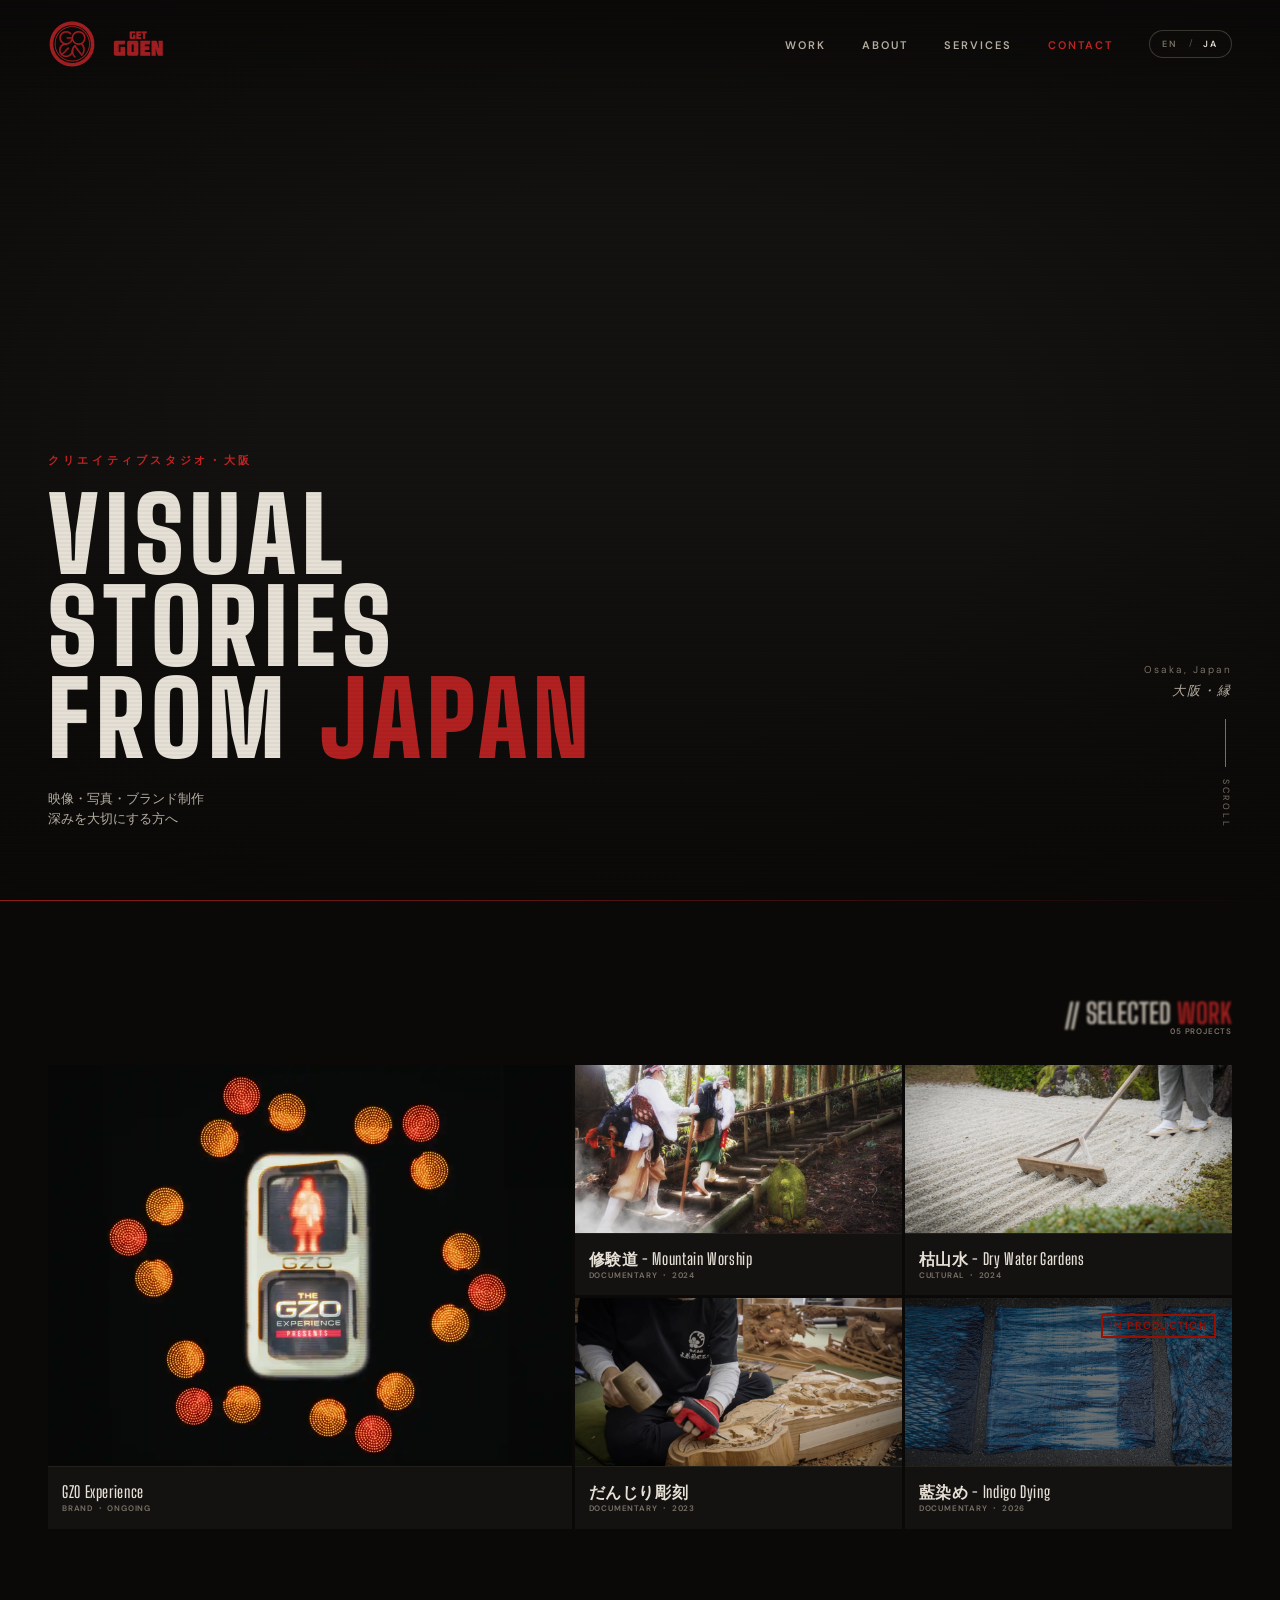
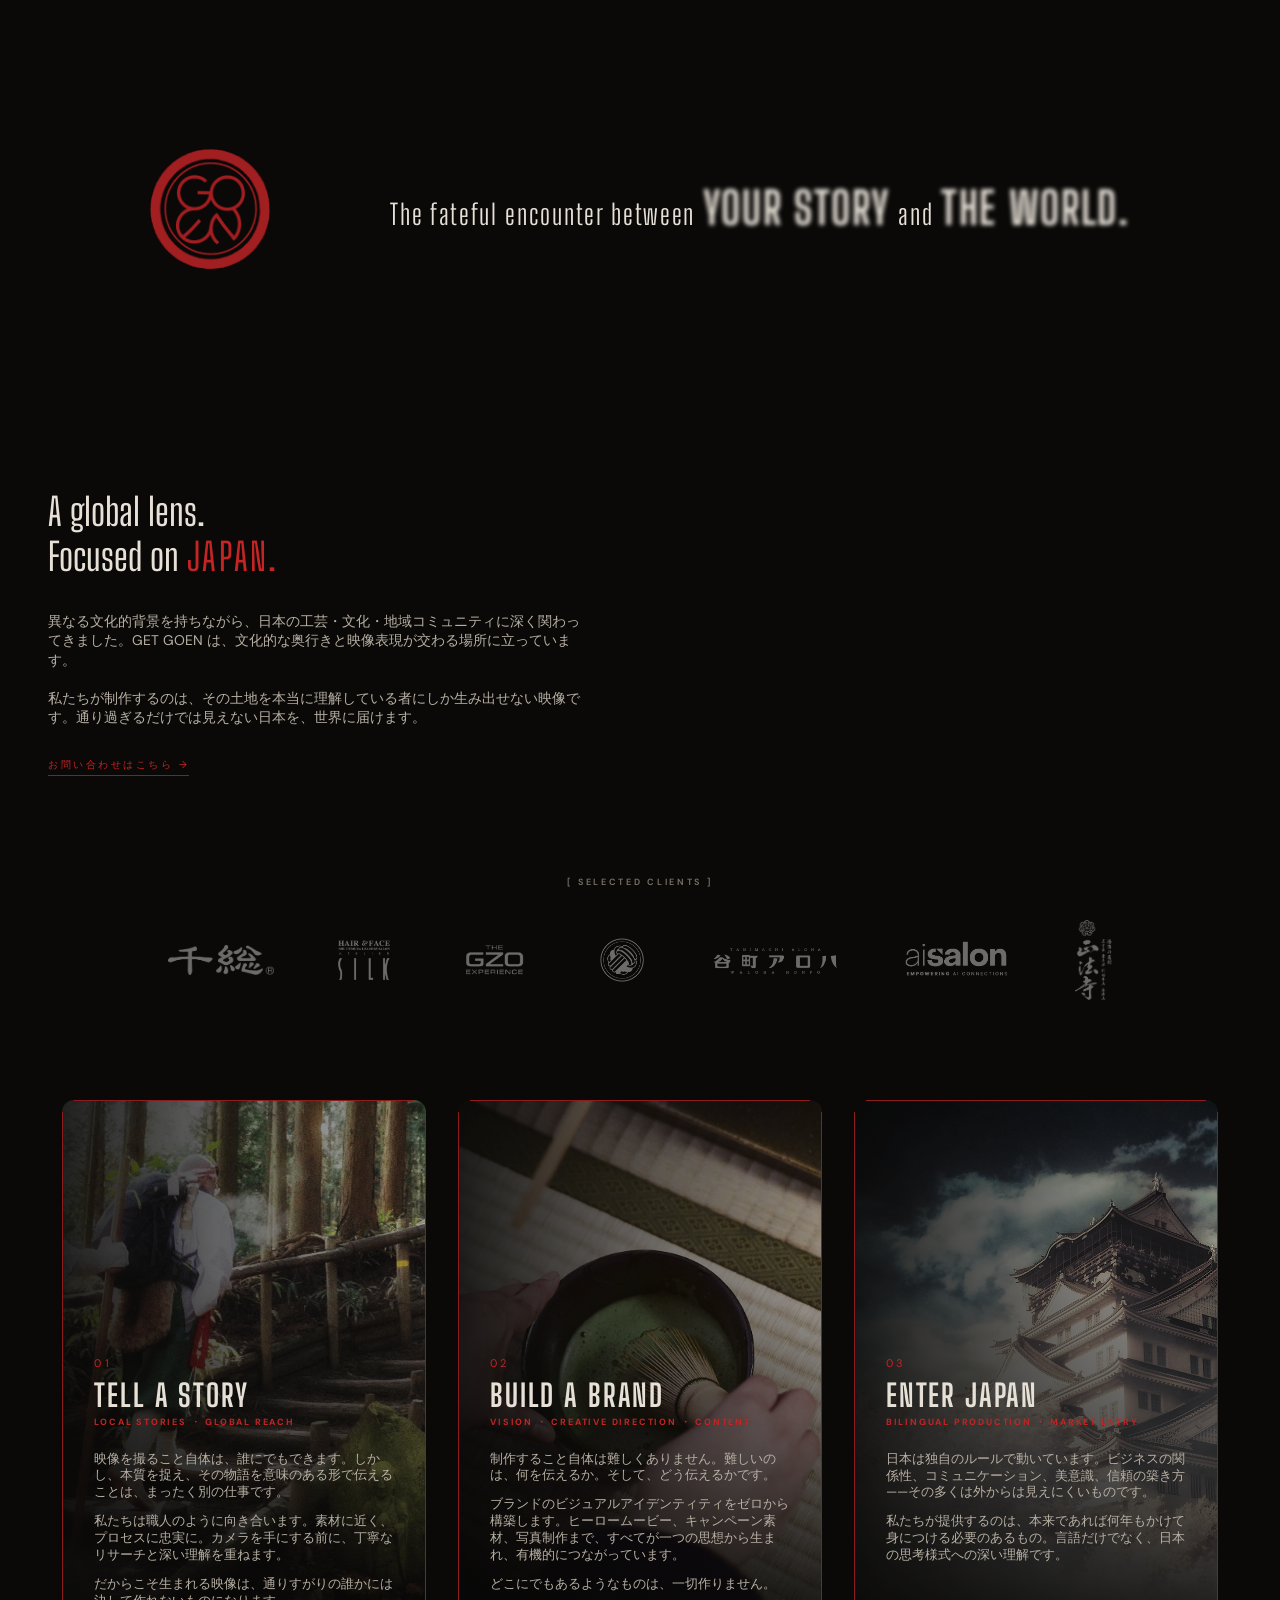
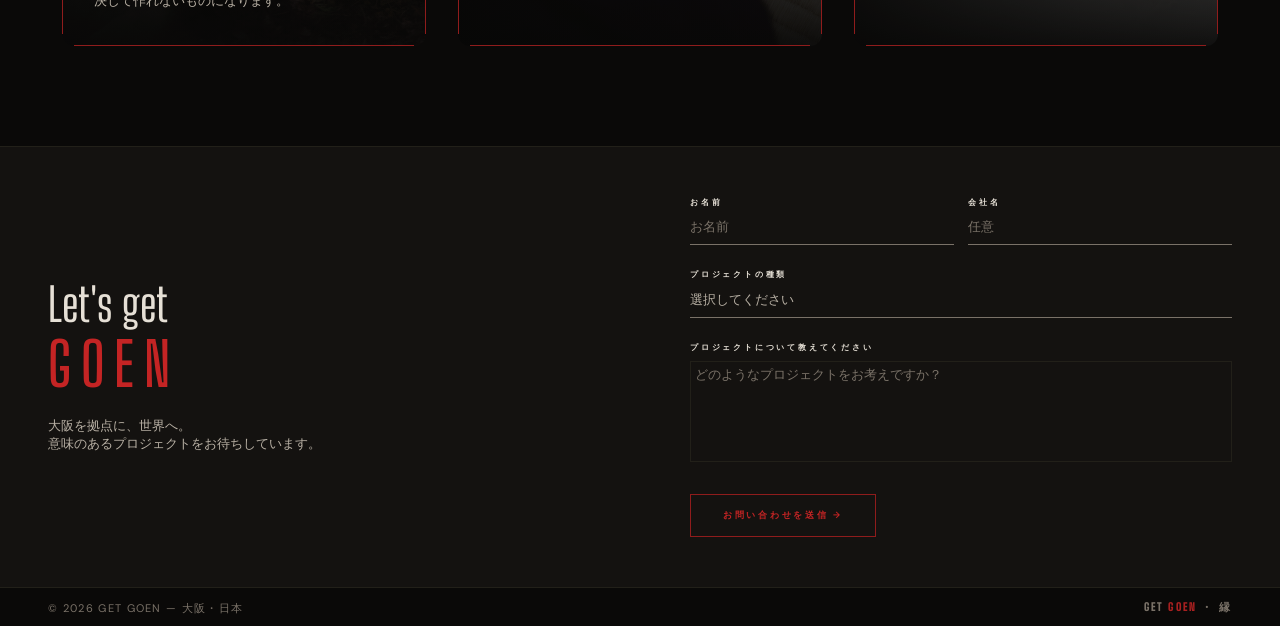
==== ja-index.html @ 33cda4fb "Publish version 1.0" ====
﻿<!DOCTYPE html>
<html lang="ja">
<head>
  <meta charset="UTF-8">
  <meta name="viewport" content="width=device-width, initial-scale=1.0">

  <!-- â”€â”€ Primary SEO â”€â”€â”€â”€â”€â”€â”€â”€â”€â”€â”€â”€â”€â”€â”€â”€â”€â”€â”€â”€â”€â”€â”€â”€â”€â”€â”€â”€â”€â”€â”€â”€â”€â”€â”€â”€â”€â”€â”€â”€â”€â”€â”€â”€â”€â”€â”€â”€â”€ -->
  <title>Get Goen - Visual Storytelling from Japan</title>
  <meta name="description" content="日本の文化的な奥行きと映像表現をつなぐ、大阪発のクリエイティブスタジオ。">
  <meta name="author" content="Get Goen">
  <link rel="canonical" href="https://TODO-your-domain.com/">

  <!-- â”€â”€ Open Graph (social sharing) â”€â”€â”€â”€â”€â”€â”€â”€â”€â”€â”€â”€â”€â”€â”€â”€â”€â”€â”€â”€â”€â”€â”€â”€â”€â”€â”€â”€â”€â”€â”€â”€ -->
  <!-- og:image should be 1200Ã—630px â€” create assets/images/og-image.jpg -->
  <meta property="og:type"        content="website">
  <meta property="og:url"         content="https://TODO-your-domain.com/">
  <meta property="og:title"       content="Get Goen - Visual Storytelling from Japan">
  <meta property="og:description" content="日本の文化的な奥行きと映像表現をつなぐ、大阪発のクリエイティブスタジオ。">
  <meta property="og:image"       content="https://TODO-your-domain.com/assets/images/og-image.jpg">

  <!-- â”€â”€ Twitter / X card â”€â”€â”€â”€â”€â”€â”€â”€â”€â”€â”€â”€â”€â”€â”€â”€â”€â”€â”€â”€â”€â”€â”€â”€â”€â”€â”€â”€â”€â”€â”€â”€â”€â”€â”€â”€â”€â”€â”€â”€â”€â”€â”€ -->
  <meta name="twitter:card"        content="summary_large_image">
  <meta name="twitter:title"       content="Get Goen - Visual Storytelling from Japan">
  <meta name="twitter:description" content="日本の文化的な奥行きと映像表現をつなぐ、大阪発のクリエイティブスタジオ。">
  <meta name="twitter:image"       content="https://TODO-your-domain.com/assets/images/og-image.jpg">

  <!-- â”€â”€ Fonts â”€â”€â”€â”€â”€â”€â”€â”€â”€â”€â”€â”€â”€â”€â”€â”€â”€â”€â”€â”€â”€â”€â”€â”€â”€â”€â”€â”€â”€â”€â”€â”€â”€â”€â”€â”€â”€â”€â”€â”€â”€â”€â”€â”€â”€â”€â”€â”€â”€â”€â”€â”€â”€â”€â”€ -->
  <link rel="preconnect" href="https://fonts.googleapis.com">
  <link rel="preconnect" href="https://fonts.gstatic.com" crossorigin>
 
<link href="https://fonts.googleapis.com/css2?family=Big+Shoulders+Display:ital,wght@0,100..900;1,100..900&family=DM+Sans:ital,wght@0,300..700;1,300..700&display=swap" rel="stylesheet">  <!-- â”€â”€ Stylesheet â”€â”€â”€â”€â”€â”€â”€â”€â”€â”€â”€â”€â”€â”€â”€â”€â”€â”€â”€â”€â”€â”€â”€â”€â”€â”€â”€â”€â”€â”€â”€â”€â”€â”€â”€â”€â”€â”€â”€â”€â”€â”€â”€â”€â”€â”€â”€â”€â”€â”€ -->
  <link rel="stylesheet" href="css/style.css">

  <link rel="icon" type="image/png" sizes="180x180" href="assets/images/favicon.png">
<link rel="apple-touch-icon" sizes="180x180" href="assets/images/favicon.png">
</head>

<body>
  <!-- <div class="gradient-blur gradient-blur--top"></div>
<div class="gradient-blur gradient-blur--bottom"></div> -->

  <!-- â”€â”€ NAVIGATION â”€â”€â”€â”€â”€â”€â”€â”€â”€â”€â”€â”€â”€â”€â”€â”€â”€â”€â”€â”€â”€â”€â”€â”€â”€â”€â”€â”€â”€â”€â”€â”€â”€â”€â”€â”€â”€â”€â”€â”€â”€â”€â”€â”€â”€â”€â”€â”€â”€ -->
  <header>
    <nav aria-label="Main navigation">
      <a href="/" class="nav-brand" aria-label="Get Goen â€” home">
        <img
          src="assets/images/goenLogo.svg"
          alt="Get Goen"
          class="nav-logo-img"
          width="48"
          height="48"
        >

        <img
  src="assets/images/goen-logo-text.webp"
  alt=""
  class="nav-wordmark-img"
  width="642"
  height="370"
>
</a>

<button class="nav-toggle" aria-label="Open menu" aria-expanded="false" aria-controls="nav-menu">
  <span></span>
  <span></span>
  <span></span>
</button>

        <ul class="nav-links" id="nav-menu" role="list">
        <li><a href="#work">Work</a></li>
        <li><a href="#about">About</a></li>
        <li><a href="#services">Services</a></li>
        <li class="nav-cta"><a href="#contact">Contact</a></li>
        <li class="nav-lang" aria-label="Language switcher">
          <a href="index.html">EN</a>
          <span aria-hidden="true">/</span>
          <a href="ja-index.html" class="is-active" aria-current="page" lang="ja">JA</a>
        </li>
      </ul>

    </nav>
  </header>

  <main>

    <!-- â”€â”€ HERO â”€â”€â”€â”€â”€â”€â”€â”€â”€â”€â”€â”€â”€â”€â”€â”€â”€â”€â”€â”€â”€â”€â”€â”€â”€â”€â”€â”€â”€â”€â”€â”€â”€â”€â”€â”€â”€â”€â”€â”€â”€â”€â”€â”€â”€â”€â”€â”€â”€â”€â”€â”€â”€ -->
    <section class="hero" aria-label="Introduction">

      <div class="hero-media" aria-hidden="true">
        <video autoplay muted loop playsinline preload="auto" class="hero-video" width="1920" height="1080">
          <source src="assets/video/GetGoenWebHero.mp4" type="video/mp4">
        </video>
      </div>

      <div class="hero-vignette" aria-hidden="true"></div>

      <div class="hero-content">
        <div class="hero-title-block">
          <span class="hero-eyebrow">クリエイティブスタジオ・大阪</span>
          <h1 class="hero-title">
            Visual<br>
            stories<br>
            from
            <em>Japan</em>
          </h1>
          <p class="hero-sub">
            映像・写真・ブランド制作
            <br>
            深みを大切にする方へ
          </p>
        </div>

        <div class="hero-right" aria-hidden="true">
          <div class="hero-location">
            Osaka, Japan
            <span>大阪・縁</span>
          </div>
          <div class="hero-scroll">Scroll</div>
        </div>
      </div>

    </section>

    <div class="red-rule" aria-hidden="true"></div>

 <!-- â”€â”€ WORK SECTION HTML â”€â”€â”€â”€â”€â”€â”€â”€â”€â”€â”€â”€â”€â”€â”€â”€â”€â”€â”€â”€â”€â”€â”€â”€â”€â”€â”€â”€â”€â”€â”€â”€â”€â”€â”€â”€â”€â”€â”€â”€ -->
<section class="section" id="work" aria-labelledby="work-heading">
  <div class="section-header">
    <h2 id="work-heading" class="section-title">// Selected <em>work</em></h2>
    <span class="section-count" aria-label="5 projects shown">05 projects</span>
  </div>
 
  <div class="work-grid" role="list">
 

    <!-- GZO Experience - links to project page, no lightbox -->
    <article class="work-item work-item--featured work-item--case-study" role="listitem">
      <a href="work/gzo-experience/ja-index.html" class="work-item-link" aria-label="GZO Experience、ブランド事例を見る">
        <div class="work-item-media">
          <div class="ph ph-e" aria-hidden="true">
            <span class="ph-kanji">縁</span>
          </div>
          <img class="work-item-thumb" src="assets/images/projects/gzo-experience/gzoTraffic.webp" alt="GZO Experience">
          <span class="work-case-study-label" aria-hidden="true">Case study →</span>
        </div>
        <div class="work-item-info">
          <span class="work-title">GZO Experience</span>
          <span class="work-meta">Brand ・ Ongoing</span>
        </div>
      </a>
    </article>

 
    <!-- Shugendo - YouTube lightbox -->
    <article class="work-item" role="listitem">
      <div
        class="work-item-link work-lightbox-trigger"
        data-type="youtube"
        data-video-id="isGkmbz33f8"
        data-title="Shugendo"
        data-meta="Documentary ・ 2024"
        aria-label="Shugendo、ドキュメンタリー、2024年。動画を見る"
      >
        <div class="work-item-media">
          <div class="ph ph-b" aria-hidden="true">
            <span class="ph-kanji">修</span>
          </div>
          <img class="work-item-thumb" src="assets/images/projects/shugendo/shugendoThumb.png" alt="Shugendo">
          <span class="work-play-icon" aria-hidden="true">▶</span>
        </div>
        <div class="work-item-info">
          <span class="work-title">修験道 - Mountain Worship</span>
          <span class="work-meta">Documentary ・ 2024</span>
        </div>
      </div>
    </article>
 
    <!-- Karesansui - YouTube lightbox -->
    <article class="work-item" role="listitem">
      <div
        class="work-item-link work-lightbox-trigger"
        data-type="youtube"
        data-video-id="rBDHUmixEZc"
        data-title="Karesansui"
        data-meta="Cultural ・ 2024"
        aria-label="Karesansui、カルチャー、2024年。動画を見る"
      >
        <div class="work-item-media">
          <div class="ph ph-c" aria-hidden="true">
            <span class="ph-kanji">庭</span>
          </div>
          <img class="work-item-thumb" src="assets/images/projects/temple-art-kyoto/karesansuiThumb.avif" alt="Karesansui">
          <span class="work-play-icon" aria-hidden="true">▶</span>
        </div>
        <div class="work-item-info">
          <span class="work-title">枯山水 - Dry Water Gardens</span>
          <span class="work-meta">Cultural ・ 2024</span>
        </div>
      </div>
    </article>
 
    <!-- Danjiri - YouTube lightbox -->
    <article class="work-item" role="listitem">
      <div
        class="work-item-link work-lightbox-trigger"
        data-type="youtube"
        data-video-id="uvrKgDTyjlE"
        data-title="Danjiri - The Maker"
        data-meta="Documentary ・ 2023"
        aria-label="Danjiri - The Maker、ドキュメンタリー、2023年。動画を見る"
      >
        <div class="work-item-media">
          <div class="ph ph-d" aria-hidden="true">
            <span class="ph-kanji">匠</span>
          </div>
          <img class="work-item-thumb" src="assets/images/projects/danjiri/danjiriCarverThumb.avif" alt="The Master Danjiri Sculpter">
          <span class="work-play-icon" aria-hidden="true">▶</span>
        </div>
        <div class="work-item-info">
          <span class="work-title">だんじり彫刻</span>
          <span class="work-meta">Documentary ・ 2023</span>
        </div>
      </div>
    </article>
 
    <!-- Aizome - coming soon lightbox -->
    <article class="work-item work-item--coming-soon" role="listitem">
      <div
        class="work-item-link work-lightbox-trigger"
        data-type="coming-soon"
        data-title="Aizome - The Floating World"
        data-meta="Documentary ・ In production 2026"
        data-poster="assets/img/aizome-still.jpg"
        aria-label="Aizome - The Floating World、ドキュメンタリー、2026年公開予定"
      >
        <div class="work-item-media">
          <div class="ph ph-a" aria-hidden="true">
            <span class="ph-kanji">藍</span>
          </div>
          <img class="work-item-thumb" src="assets/images/projects/aizome/aizome-thumb.avif" alt="Aizome">
          
        </div>
        <span class="work-badge">In production</span>
        <div class="work-item-info">
          <span class="work-title">藍染め - Indigo Dying</span>
          <span class="work-meta">Documentary ・ 2026</span>
        </div>
      </div>
    </article>
 
  </div>
</section>

    <!-- â”€â”€ STATEMENT â”€â”€â”€â”€â”€â”€â”€â”€â”€â”€â”€â”€â”€â”€â”€â”€â”€â”€â”€â”€â”€â”€â”€â”€â”€â”€â”€â”€â”€â”€â”€â”€â”€â”€â”€â”€â”€â”€â”€â”€â”€â”€â”€â”€â”€â”€â”€â”€ -->
    <div class="statement" aria-hidden="true">
      <div class="statement-mark">
        <img class="mark-logo" src="assets/images/goen-logo.png" alt="" role="presentation">
        <img class="mark-kanji" src="assets/images/goen-kanji.png" alt="" role="presentation">
      </div>
      <p class="statement-text">
        The fateful encounter between <em>your story</em> and <em>the world.</em><br>
      </p>
    </div>

    <!-- â”€â”€ ABOUT â”€â”€â”€â”€â”€â”€â”€â”€â”€â”€â”€â”€â”€â”€â”€â”€â”€â”€â”€â”€â”€â”€â”€â”€â”€â”€â”€â”€â”€â”€â”€â”€â”€â”€â”€â”€â”€â”€â”€â”€â”€â”€â”€â”€â”€â”€â”€â”€â”€â”€â”€â”€ -->
    <section class="about" id="about" aria-labelledby="about-heading">
      <div class="about-left">
        <h2 id="about-heading">
          A global lens.<br>Focused on <em>Japan.</em>
        </h2>
        <p>異なる文化的背景を持ちながら、日本の工芸・文化・地域コミュニティに深く関わってきました。GET GOEN は、文化的な奥行きと映像表現が交わる場所に立っています。</p>
        <p>私たちが制作するのは、その土地を本当に理解している者にしか生み出せない映像です。通り過ぎるだけでは見えない日本を、世界に届けます。</p>
        <a href="#contact">お問い合わせはこちら →</a>
      </div>
  <div class="about-image" aria-hidden="true">
    <img src="assets/images/kimono.avif" alt="" />
  </div>
    </section>

    <!-- â”€â”€ CLIENTS â”€â”€â”€â”€â”€â”€â”€â”€â”€â”€â”€â”€â”€â”€â”€â”€â”€â”€â”€â”€â”€â”€â”€â”€â”€â”€â”€â”€â”€â”€â”€â”€â”€â”€â”€â”€â”€â”€â”€â”€â”€â”€â”€â”€â”€â”€â”€â”€â”€â”€ -->
<section class="clients" aria-label="Selected clients">
  <p class="clients-label" aria-hidden="true">[ Selected clients ]</p>
  <div class="clients-grid">
    <img src="assets/images/sensou.png" alt="Sensou Jam" class="client-logo">
    <img src="assets/images/silkHair.png" alt="Silk Hair Salon" class="client-logo">
    <img src="assets/images/gzo.png" alt="GZO Experience" class="client-logo">
    <img src="assets/images/oharano.png" alt="Oharano Studio" class="client-logo">
    <img src="assets/images/aloha.avif" alt="Aloha Shirts" class="client-logo">
    <img src="assets/images/AIsalon.png" alt="AI Salon" class="client-logo">
    <img src="assets/images/shoboji.png" alt="Shoboji Temple" class="client-logo">
  </div>
</section>
    
    
    <!-- â”€â”€ SERVICES â”€â”€â”€â”€â”€â”€â”€â”€â”€â”€â”€â”€â”€â”€â”€â”€â”€â”€â”€â”€â”€â”€â”€â”€â”€â”€â”€â”€â”€â”€â”€â”€â”€â”€â”€â”€â”€â”€â”€â”€â”€â”€â”€â”€â”€â”€â”€â”€â”€ -->
    <section class="services" id="services" aria-labelledby="services-heading">
      <h2 id="services-heading" class="sr-only">Services</h2>

      <article class="service">
        <div class="service-bg">
        <div class="service-bg-img" style="background-image: url('assets/images/projects/shugendo/shugendoThumb.png')"></div>
        <div class="service-content">
          <span class="service-num" aria-hidden="true">01</span>
        <div class="service-header">
      <h3 class="service-title">Tell a Story</h3>
      <p class="service-body-sub">Local Stories ・ Global Reach</p>
    </div>
  <p class="service-body">映像を撮ること自体は、誰にでもできます。しかし、本質を捉え、その物語を意味のある形で伝えることは、まったく別の仕事です。</p>
  <p class="service-body">私たちは職人のように向き合います。素材に近く、プロセスに忠実に。カメラを手にする前に、丁寧なリサーチと深い理解を重ねます。</p>
    <p class="service-body">だからこそ生まれる映像は、通りすがりの誰かには決して作れないものになります。</p>
    </div>
     </div>
</article>

<article class="service">
   <div class="service-bg">
  <div class="service-bg-img" style="background-image: url('assets/images/tea.jpg')"></div> 
   <div class="service-content">
     <span class="service-num" aria-hidden="true">02</span>
       <div class="service-header">
  <h3 class="service-title">Build a Brand</h3>
  <p class="service-body-sub">Vision ・ Creative Direction ・ Content </p>
  </div>

    <p class="service-body">制作すること自体は難しくありません。難しいのは、何を伝えるか。そして、どう伝えるかです。</p>
  <p class="service-body">ブランドのビジュアルアイデンティティをゼロから構築します。ヒーロームービー、キャンペーン素材、写真制作まで、すべてが一つの思想から生まれ、有機的につながっています。</p>
   <p class="service-body">どこにでもあるようなものは、一切作りません。</p>
</div>
  </div>
</article>

<article class="service">
   <div class="service-bg">
  <div class="service-bg-img" style="background-image: url('assets/images/OsakaCastle.avif')"></div>  
    <div class="service-content">
      <span class="service-num" aria-hidden="true">03</span>
  <div class="service-header">
  <h3 class="service-title">Enter Japan</h3>
  <p class="service-body-sub">Bilingual Production ・ Market Entry</p>
  </div>  
  <p class="service-body">日本は独自のルールで動いています。ビジネスの関係性、コミュニケーション、美意識、信頼の築き方——その多くは外からは見えにくいものです。</p>
  <p class="service-body">私たちが提供するのは、本来であれば何年もかけて身につける必要のあるもの。言語だけでなく、日本の思考様式への深い理解です。</p>
</div>
  </div>
</article>

    </section>

    <!-- â”€â”€ CONTACT â”€â”€â”€â”€â”€â”€â”€â”€â”€â”€â”€â”€â”€â”€â”€â”€â”€â”€â”€â”€â”€â”€â”€â”€â”€â”€â”€â”€â”€â”€â”€â”€â”€â”€â”€â”€â”€â”€â”€â”€â”€â”€â”€â”€â”€â”€â”€â”€â”€â”€ -->
    <section class="contact" id="contact" aria-labelledby="contact-heading">
      <div class="contact-intro">
        <h2 id="contact-heading">
          Let's get<br><em>GOEN</em>
        </h2>
        <p class="contact-sub">
          大阪を拠点に、世界へ。<br>
          意味のあるプロジェクトをお待ちしています。
        </p>
      </div>

      <form class="contact-form" name="contact" action="#" method="POST" novalidate>
        <div class="form-row">
          <div class="form-field">
            <label for="name">お名前</label>
            <input type="text" id="name" name="name" placeholder="お名前" autocomplete="name" required>
          </div>
          <div class="form-field">
            <label for="company">会社名</label>
            <input type="text" id="company" name="company" placeholder="任意" autocomplete="organization">
          </div>
        </div>

        <div class="form-field full">
          <label for="project-type">プロジェクトの種類</label>
          <select id="project-type" name="project-type" required>
            <option value="" disabled selected>選択してください</option>
            <option value="documentary">ドキュメンタリー / ブランドフィルム</option>
            <option value="tourism">インバウンド / ツーリズム</option>
            <option value="tech">テック / グローバル展開</option>
            <option value="other">その他</option>
          </select>
        </div>

        <div class="form-field full">
          <label for="message">プロジェクトについて教えてください</label>
          <textarea id="message" name="message" placeholder="どのようなプロジェクトをお考えですか？" rows="5" required></textarea>
        </div>

        <button type="submit" class="form-submit">お問い合わせを送信 →</button>
      </form>

    </section>

  </main>

  <!-- â”€â”€ FOOTER â”€â”€â”€â”€â”€â”€â”€â”€â”€â”€â”€â”€â”€â”€â”€â”€â”€â”€â”€â”€â”€â”€â”€â”€â”€â”€â”€â”€â”€â”€â”€â”€â”€â”€â”€â”€â”€â”€â”€â”€â”€â”€â”€â”€â”€â”€â”€â”€â”€â”€â”€ -->
  <footer>
    <p>
      <small>© <span id="year"></span> Get Goen — 大阪・日本</small>
    </p>
    <span class="footer-goen" aria-label="Get Goen">
      get <span>goen</span> ・ 縁
    </span>
  </footer>

  
  <div
  id="gg-lightbox"
  class="gg-lightbox"
  role="dialog"
  aria-modal="true"
  aria-label="Video viewer"
  hidden
>
  <div class="gg-lightbox-backdrop"></div>
 
  <div class="gg-lightbox-inner">
    <button class="gg-lightbox-close" aria-label="Close">
      <span aria-hidden="true">✕</span>
    </button>
 
    <!-- YouTube player -->
    <div class="gg-lightbox-player" id="gg-player-wrap">
      <iframe
        id="gg-yt-iframe"
        src=""
        frameborder="0"
        allow="autoplay; fullscreen"
        allowfullscreen
        title="Video player"
      ></iframe>
    </div>
 
    <!-- Coming soon state -->
    <div class="gg-lightbox-coming-soon" id="gg-coming-soon" hidden>
      <div class="gg-cs-poster">
        <img id="gg-cs-img" src="" alt="" />
        <div class="gg-cs-overlay">
          <p class="gg-cs-label">In production</p>
          <p class="gg-cs-sub">This film is currently in post-production.<br>Follow along for updates.</p>
        </div>
      </div>
    </div>
 
    <div class="gg-lightbox-meta">
      <span id="gg-lightbox-title" class="gg-lb-title"></span>
      <span id="gg-lightbox-meta" class="gg-lb-meta"></span>
    </div>
  </div>
</div>
  
  
  <!-- â”€â”€ SCRIPTS â”€â”€â”€â”€â”€â”€â”€â”€â”€â”€â”€â”€â”€â”€â”€â”€â”€â”€â”€â”€â”€â”€â”€â”€â”€â”€â”€â”€â”€â”€â”€â”€â”€â”€â”€â”€â”€â”€â”€â”€â”€â”€â”€â”€â”€â”€â”€â”€â”€â”€ -->
  <script src="js/main.js"></script>

</body>
</html>
---- css/style.css ----
/* ═══════════════════════════════════════════
   GET GOEN — style.css
   ═══════════════════════════════════════════

   Table of contents
   -----------------
   1. Tokens (CSS custom properties)
   2. Reset
   3. Utilities
   4. Navigation
   5. Hero
   6. Work grid
   7. Statement
   8. About
   9. Services
   10. Contact
   11. Footer
   12. Media queries (responsive)

═══════════════════════════════════════════ */

/* ── 1. TOKENS ──────────────────────────── */
:root {
  /* Colour */
  --ink: #0a0908;
  --ash: #141210;
  --dust: #222019;
  --fog: #7a7268;
  --mist: #b8b0a4;
  --paper: #e6e0d6;
  --red: #8f1c1c;
  --red-mid: #a82020;
  --red-hi: #c42424;

  /* Typography */
  --font-serif: "Big Shoulders Display", Georgia, serif;
  --font-sans: "DM Sans", system-ui, sans-serif;
  --tracking-display: 0.06em;

  /* Spacing scale */
  --space-xs: 8px;
  --space-sm: 16px;
  --space-md: 32px;
  --space-lg: 48px;
  --space-xl: 100px;

  /* Layout */
  --max-width: 1440px;
  --page-pad: 48px;
}

.hero-title,
.statement-text,
.service-title,
.work-title {
  letter-spacing: var(--tracking-display);
}

/* ── 2. RESET ───────────────────────────── */
*,
*::before,
*::after {
  box-sizing: border-box;
  margin: 0;
  padding: 0;
}

html {
  scroll-behavior: smooth;
  /* Prevent font size inflation on mobile */
  -webkit-text-size-adjust: 100%;
  overflow-x: hidden;
}

body {
  background: var(--ink);
  color: var(--paper);
  font-family: var(--font-sans);
  font-weight: 400;
  line-height: 1.4;
  /* overflow-x: hidden; */
  /* Improve text rendering */
  -webkit-font-smoothing: antialiased;
  -moz-osx-font-smoothing: grayscale;
}

/* ── SCANLINES OVERLAY ──────────────────────────────────── */
body::after {
  content: "";
  position: fixed;
  inset: 0;
  z-index: 500;
  pointer-events: none;
  background: linear-gradient(
    to bottom,
    transparent 0%,
    transparent 60%,
    rgba(0, 0, 0, 0.03) 60%,
    rgba(18, 16, 16, 0.03) 100%
  );
  background-size: 100% 4px;
}

img,
video {
  display: block;
  max-width: 100%;
}

a {
  color: inherit;
}

ul {
  list-style: none;
}

button,
input,
select,
textarea {
  font: inherit;
}

/* ── 3. UTILITIES ───────────────────────── */

/* Screen-reader only — visually hidden but
   accessible to assistive technology */
.sr-only {
  position: absolute;
  width: 1px;
  height: 1px;
  padding: 0;
  margin: -1px;
  overflow: hidden;
  clip: rect(0, 0, 0, 0);
  white-space: nowrap;
  border: 0;
}

.red-rule {
  width: 100%;
  height: 0.5px;
  background: linear-gradient(to right, var(--red) 0%, transparent 100%);
}

/* ── 4. NAVIGATION ──────────────────────── */
header {
  position: fixed;
  top: 0;
  left: 0;
  right: 0;
  z-index: 100;
}

nav {
  padding: 20px var(--page-pad);
  display: flex;
  justify-content: space-between;
  align-items: center;
  background: linear-gradient(
    to bottom,
    rgba(10, 9, 8, 0.7) 0%,
    transparent 100%
  );
  transition:
    background 0.8s,
    backdrop-filter 0.8s;
}

/* .nav--scrolled is toggled by main.js */
nav.nav--scrolled {
  background: rgba(10, 9, 8, 0.92);
  backdrop-filter: blur(8px);
  -webkit-backdrop-filter: blur(8px);
}

.nav-brand {
  display: flex;
  align-items: center;
  gap: 14px;
  text-decoration: none;
}

.nav-logo-img {
  width: 48px;
  height: 48px;
  object-fit: contain;
  mix-blend-mode: lighten;
  opacity: 1;
}

.nav-wordmark-img {
  display: block;
  height: 32px; /* try 28–40px until it balances the 44px icon */
  width: auto;
  max-width: min(200px, 45vw);
  object-fit: contain;
  object-position: left center;
  flex-shrink: 0;
}

.nav-toggle {
  display: none;
}

.nav-links {
  display: flex;
  gap: 36px;
  align-items: center;
}

.nav-links a {
  font-size: 11px;
  font-weight: 600;
  letter-spacing: 0.18em;
  text-transform: uppercase;
  color: var(--mist);
  text-decoration: none;
  transition: color 0.3s;
  position: relative;
}

.nav-links a::after {
  content: "";
  position: absolute;
  bottom: -4px;
  left: 0;
  width: 100%;
  height: 1px;
  background-color: var(--red-hi);
  transform: scaleX(0);
  transform-origin: right center;
  transition: transform 0.3s ease-out;
}

.nav-links a:hover::after {
  transform: scaleX(1);
  transform-origin: left center;
}

.nav-links a:hover,
.nav-links a:focus-visible {
  color: var(--paper);
}

.nav-cta a {
  color: var(--red-hi);
  /* border-bottom: 0.5px solid var(--red); */
  padding-bottom: 2px;
}

.nav-cta a:hover,
.nav-cta a:focus-visible {
  color: var(--paper);
  border-color: var(--paper);
}

.nav-lang {
  display: inline-flex;
  align-items: center;
  gap: 10px;
  padding: 7px 12px 6px;
  border: 0.5px solid rgba(184, 176, 164, 0.28);
  border-radius: 999px;
  background: rgba(20, 18, 16, 0.3);
  backdrop-filter: blur(8px);
  -webkit-backdrop-filter: blur(8px);
}

.nav-lang span {
  font-size: 9px;
  color: rgba(184, 176, 164, 0.45);
  transform: translateY(-1px);
}

.nav-lang a {
  font-size: 9px;
  letter-spacing: 0.28em;
  color: var(--fog);
}

.nav-lang a::after {
  display: none;
}

.nav-lang a.is-active,
.nav-lang a[aria-current="page"] {
  color: var(--paper);
}

.nav-lang a:hover,
.nav-lang a:focus-visible {
  color: var(--red-hi);
}

/* ── 5. HERO ────────────────────────────── */
.hero {
  position: relative;
  width: 100%;
  height: clamp(320px, 100vw, 100vh);
  min-height: 480px;
  overflow: hidden;
  display: flex;
  align-items: flex-end;
}

.hero-media {
  position: absolute;
  inset: 0;
  background: var(--ash);
}

.hero-media iframe,
.hero-media video {
  position: absolute;
  inset: 0;
  width: 100%;
  height: 100%;
  object-fit: cover;
  border: none;
  min-width: 0;
  min-height: 0;
}

.hero-vignette {
  position: absolute;
  inset: 0;
  background:
    radial-gradient(
      ellipse at center,
      transparent 40%,
      rgba(10, 9, 8, 0.7) 100%
    ),
    linear-gradient(to top, rgba(10, 9, 8, 0.92) 0%, transparent 45%),
    linear-gradient(to bottom, rgba(10, 9, 8, 0.5) 0%, transparent 25%);
  pointer-events: none;
}

.hero-content {
  position: relative;
  z-index: 2;
  padding: 0 var(--page-pad) 72px;
  width: 100%;
  display: flex;
  justify-content: space-between;
  align-items: flex-end;
  gap: var(--space-md);
}

.hero-eyebrow {
  display: block;
  font-size: clamp(8px, 2vw, 11px);
  font-weight: 900;
  letter-spacing: 0.33em;
  text-transform: uppercase;
  color: var(--red-hi);
  margin-bottom: 20px;
}

.hero-title {
  font-family: var(--font-serif);
  font-weight: 900;
  font-size: clamp(40px, 8vw, 120px);
  text-transform: uppercase;
  line-height: 0.9;
  color: var(--paper);
}

.hero-title em {
  font-style: normal;
  color: #c42424;
  opacity: 0.9;
}

.hero-sub {
  margin-top: 24px;
  font-size: 13px;
  line-height: 1.5;
  color: var(--mist);
  max-width: 360px;
}

.hero-right {
  display: flex;
  flex-direction: column;
  align-items: flex-end;
  gap: 20px;
  flex-shrink: 0;
}

.hero-scroll {
  font-size: 9px;
  letter-spacing: 0.3em;
  text-transform: uppercase;
  color: var(--fog);
  writing-mode: vertical-rl;
  display: flex;
  align-items: center;
  gap: 12px;
}

.hero-scroll::before {
  content: "";
  width: 0.5px;
  height: 48px;
  background: var(--fog);
  display: block;
}

.hero-location {
  font-size: 10px;
  letter-spacing: 0.2em;
  color: var(--fog);
  text-align: right;
}

.hero-location span {
  display: block;
  font-family: var(--font-serif);
  font-size: 13px;
  font-style: italic;
  color: var(--mist);
  margin-top: 4px;
}

/* ── 6. WORK GRID ───────────────────────── */
.section {
  padding: var(--space-xl) var(--page-pad);
}

.section-header {
  display: flex;
  flex-direction: column;
  align-items: flex-end;
  margin-bottom: 28px;
}

.section-title {
  font-family: var(--font-serif);
  font-weight: 700;
  font-size: clamp(20px, 4vw, 28px);
  letter-spacing: 0em;
  line-height: 0.9;
  text-transform: uppercase;
  color: var(--mist);
  filter: blur(0.9px);
}

.section-title em {
  font-style: normal;
  color: #c42424;
  opacity: 0.8;
}

.section-count {
  font-size: 8px;
  font-weight: 600;
  letter-spacing: 0.1em;
  text-transform: uppercase;
  color: var(--fog);
}

.work-grid {
  display: grid;
  grid-template-columns: 1.6fr 1fr 1fr;
  grid-auto-rows: clamp(180px, 18vw, 320px);
  gap: 3px;
  align-items: start;
}

.work-item {
  display: flex;
  flex-direction: column;
  position: relative;
  overflow: hidden;
  background: var(--ash);
  height: 100%;
  align-self: stretch;
}

/* Featured item spans full height of both rows, first column */
.work-item--featured {
  grid-row: span 2;
  grid-column: 1;
}

.work-item-link {
  display: flex;
  flex-direction: column;
  text-decoration: none;
  height: 100%;
  cursor: pointer;
}

.work-item-link:focus-visible {
  outline: 1px solid var(--red-hi);
  outline-offset: 2px;
}

.work-item-media {
  position: relative;
  flex: 1;
  min-height: 0;
  height: 100%;
  width: 100%;
  /* aspect-ratio: 16 / 9; */
  overflow: hidden;
}

/* Thumbnail image */
.work-item-thumb {
  position: absolute;
  inset: 0;
  width: 100%;
  height: 100%;
  object-fit: cover;
  transition:
    transform 0.6s ease,
    opacity 0.5s;
}

.work-item:hover .work-item-thumb {
  transform: scale(1.03);
  opacity: 0.4;
}

/* Hover-to-preview video */
.work-item-media video {
  position: absolute;
  inset: 0;
  width: 100%;
  height: 100%;
  object-fit: cover;
  opacity: 0;
  transition: opacity 0.5s;
}

.work-item:hover .work-item-media video {
  opacity: 1;
}

/* Placeholder backgrounds (remove when real images added) */
.ph {
  position: absolute;
  inset: 0;
  display: flex;
  align-items: center;
  justify-content: center;
}

.ph-a {
  background: linear-gradient(145deg, #1c1510 0%, #0d0c10 100%);
}
.ph-b {
  background: linear-gradient(200deg, #140f0e 0%, #0e1014 100%);
}
.ph-c {
  background: linear-gradient(170deg, #101410 0%, #0c0e10 100%);
}
.ph-d {
  background: linear-gradient(155deg, #0e1210 0%, #140e0e 100%);
}
.ph-e {
  background: linear-gradient(130deg, #12100e 0%, #0e0e14 100%);
}

.ph-kanji {
  font-family: var(--font-serif);
  font-size: 72px;
  font-style: italic;
  color: rgba(143, 28, 28, 0.1);
  user-select: none;
}

/* Red underline reveal on hover */
.work-item::after {
  content: "";
  position: absolute;
  bottom: 0;
  left: 0;
  width: 0;
  height: 1.5px;
  background: var(--red-hi);
  transition: width 0.4s ease;
}

.work-item:hover::after {
  width: 100%;
}

.work-item-info {
  padding: 14px 14px;
  min-height: 48px;
  max-height: 64px;
  overflow: hidden;
  border-top: 0.5px solid var(--dust);
  display: flex;
  flex-direction: column;
  /* justify-content: space-between; */
  align-items: baseline;
}

.work-title {
  font-family: var(--font-serif);
  /* text-transform: uppercase; */
  font-size: 16px;
  font-weight: 600;
  letter-spacing: 0.04em;
  color: var(--paper);
  white-space: nowrap;
  overflow: hidden;
  text-overflow: ellipsis;
}

.work-meta {
  font-size: 8px;
  font-weight: 600;
  letter-spacing: 0.1em;
  text-transform: uppercase;
  color: var(--fog);
}

/* ── Work item button reset ────────────────────────────────────── */
button.work-item-link {
  all: unset;
  display: block;
  width: 100%;
  cursor: pointer;
}

/* ── Play icon ─────────────────────────────────────────────────── */
.work-play-icon {
  position: absolute;
  inset: 0;
  display: flex;
  align-items: center;
  justify-content: center;
  font-size: 1.5rem;
  color: rgba(255, 255, 255, 0);
  transition: color 0.3s ease;
  pointer-events: none;
}

.work-item:hover .work-play-icon {
  color: rgba(255, 255, 255, 0.85);
}

/* ── In production badge ───────────────────────────────────────── */
.work-badge {
  position: absolute;
  top: 1rem;
  right: 1rem;
  font-size: 0.65rem;
  font-weight: 600;
  letter-spacing: 0.12em;
  text-transform: uppercase;
  color: var(--clr-accent, #990f00);
  border: 2px solid var(--clr-accent, #990f00);
  padding: 0.25em 0.6em;
  pointer-events: none;
}

/* ── Coming soon card state ────────────────────────────────────── */
.work-item--coming-soon .work-item-media {
  opacity: 0.4;
}

/* ── Case study hover label ────────────────────────────────────── */
.work-case-study-label {
  position: absolute;
  inset: 0;
  display: flex;
  align-items: flex-end;
  justify-content: flex-end;
  padding: 1rem;
  font-size: 0.75rem;
  letter-spacing: 0.08em;
  color: rgba(255, 255, 255, 0);
  transition: color 0.3s ease;
  pointer-events: none;
}

.work-item--case-study:hover .work-case-study-label {
  color: rgba(255, 255, 255, 0.7);
}

/* ── Lightbox overlay ──────────────────────────────────────────── */
.gg-lightbox {
  position: fixed;
  inset: 0;
  z-index: 9000;
  display: flex;
  align-items: center;
  justify-content: center;
  padding: 1.5rem;
}

.gg-lightbox[hidden] {
  display: none;
}

.gg-lightbox-backdrop {
  position: absolute;
  inset: 0;
  background: rgba(0, 0, 0, 0.92);
  backdrop-filter: blur(6px);
  -webkit-backdrop-filter: blur(6px);
  cursor: pointer;
}

.gg-lightbox-inner {
  position: relative;
  width: 100%;
  max-width: 960px;
  display: flex;
  flex-direction: column;
  gap: 1rem;
}

/* ── Close button ──────────────────────────────────────────────── */
.gg-lightbox-close {
  all: unset;
  position: absolute;
  top: -2.75rem;
  right: 0;
  color: rgba(255, 255, 255, 0.5);
  font-size: 1rem;
  letter-spacing: 0.05em;
  cursor: pointer;
  transition: color 0.2s ease;
  display: flex;
  align-items: center;
  gap: 0.4em;
}

.gg-lightbox-close:hover {
  color: rgba(255, 255, 255, 0.9);
}

/* ── YouTube player ────────────────────────────────────────────── */
.gg-lightbox-player {
  position: relative;
  width: 100%;
  aspect-ratio: 16 / 9;
  background: #000;
}

.gg-lightbox-player iframe {
  position: absolute;
  inset: 0;
  width: 100%;
  height: 100%;
  border: none;
}

/* ── Coming soon poster ────────────────────────────────────────── */
.gg-lightbox-coming-soon {
  width: 100%;
  aspect-ratio: 16 / 9;
  position: relative;
  overflow: hidden;
  background: #0a0a0a;
}

.gg-cs-poster {
  position: relative;
  width: 100%;
  height: 100%;
}

.gg-cs-poster img {
  width: 100%;
  height: 100%;
  object-fit: cover;
  filter: grayscale(40%) brightness(0.45);
}

.gg-cs-overlay {
  position: absolute;
  inset: 0;
  display: flex;
  flex-direction: column;
  align-items: center;
  justify-content: center;
  gap: 0.75rem;
  text-align: center;
  padding: 2rem;
}

.gg-cs-label {
  font-size: 0.7rem;
  letter-spacing: 0.2em;
  text-transform: uppercase;
  color: var(--clr-accent, #c0392b);
  border: 1px solid var(--clr-accent, #c0392b);
  padding: 0.3em 0.8em;
  margin: 0;
}

.gg-cs-sub {
  font-size: 0.9rem;
  color: rgba(255, 255, 255, 0.55);
  line-height: 1.7;
  margin: 0;
  font-family: var(--font-body, serif);
}

/* ── Meta strip ────────────────────────────────────────────────── */
.gg-lightbox-meta {
  display: flex;
  align-items: baseline;
  gap: 1rem;
}

.gg-lb-title {
  font-family: var(--font-display, serif);
  font-size: 1rem;
  color: rgba(255, 255, 255, 0.85);
  letter-spacing: 0.03em;
}

.gg-lb-meta {
  font-size: 0.7rem;
  letter-spacing: 0.12em;
  text-transform: uppercase;
  color: rgba(255, 255, 255, 0.35);
}

/* ── Open state animation ──────────────────────────────────────── */
.gg-lightbox {
  opacity: 0;
  transition: opacity 0.3s ease;
  pointer-events: none;
}

.gg-lightbox.is-open {
  opacity: 1;
  pointer-events: all;
}

.gg-lightbox-inner {
  transform: translateY(12px);
  transition: transform 0.35s ease;
}

.gg-lightbox.is-open .gg-lightbox-inner {
  transform: translateY(0);
}

/* ── 7. STATEMENT ───────────────────────── */
.statement {
  display: flex;
  flex-direction: row;
  align-items: center;
  justify-content: center;
  gap: 120px;
  padding: 120px var(--page-pad);
  max-width: 1200px;
  margin: 0 auto;
}

.statement-mark {
  position: relative;
  width: 120px;
  height: 120px;
  flex-shrink: 0;
}

.statement-mark img {
  position: absolute;
  top: 0;
  left: 0;
  width: 120px;
  transition: opacity 6s ease;
}

.mark-logo {
  opacity: 0;
}

.mark-kanji {
  opacity: 1;
}

.statement.logo-revealed .mark-logo {
  opacity: 1;
}

.statement.logo-revealed .mark-kanji {
  opacity: 0;
}

.statement-text {
  font-family: var(--font-serif);
  font-weight: 400;
  /* text-transform: uppercase; */
  font-size: clamp(28px, 1vw, 52px);
  line-height: 1.25;
  color: var(--paper);
}

.statement-text em {
  font-style: normal;
  font-weight: 700;
  text-transform: uppercase;
  font-size: clamp(28px, 3.5vw, 52px);
  filter: blur(2px);
  transition:
    color 1s ease,
    filter 1s ease;
}

.statement-text em:hover {
  filter: blur(0.5px);
  color: var(--red);
}

/* ── 8. ABOUT ───────────────────────────── */
.about {
  padding: var(--space-xl) var(--page-pad);
  display: grid;
  grid-template-columns: 1fr 1fr;
  gap: 100px;
  align-items: center;
}

.about-left h2 {
  font-family: var(--font-serif);
  font-weight: 500;
  font-size: 38px;
  color: var(--paper);
  line-height: 1.2;
  margin-bottom: var(--space-md);
}

.about-left h2 em {
  font-style: normal;
  text-transform: uppercase;
  letter-spacing: 0.06em;
  color: var(--red-hi);
}

.about-left p {
  font-size: 14px;
  /* line-height: 1.4; */
  color: var(--mist);
  margin-bottom: 18px;
}

.about-left a {
  display: inline-block;
  margin-top: 12px;
  font-size: 10px;
  letter-spacing: 0.25em;
  text-transform: uppercase;
  color: var(--red-hi);
  text-decoration: none;
  border-bottom: 0.5px solid var(--red);
  padding-bottom: 3px;
  transition:
    color 0.3s,
    border-color 0.3s;
}

.about-left a:hover,
.about-left a:focus-visible {
  color: var(--paper);
  border-color: var(--paper);
}

.about-right {
  align-self: center;
  padding-left: 24px;
  border-left: 1.5px solid var(--red);
}

.client-proposition {
  font-family: var(--font-serif);
  font-size: clamp(20px, 2vw, 28px);
  font-weight: 300;
  line-height: 1.6;
  color: var(--paper);
  font-style: italic;
  margin: 0;
  padding: 0;
}

.about-image {
  position: relative;
  overflow: hidden;
}

.about-image img {
  width: 100%;
  height: auto;
  object-fit: cover;
  object-position: center;
  opacity: 0.7;
  display: block;
  -webkit-mask-image:
    linear-gradient(to right, transparent, black 10%, black 90%, transparent),
    linear-gradient(to bottom, transparent, black 10%, black 90%, transparent);

  -webkit-mask-composite: intersect;

  mask-image:
    linear-gradient(to right, transparent, black 10%, black 90%, transparent),
    linear-gradient(to bottom, transparent, black 10%, black 90%, transparent);

  mask-composite: intersect;
}

/* ── 9. CLIENTS ─────────────────────────── */
.clients {
  padding: 0 var(--page-pad) var(--space-xl);
  display: flex;
  flex-direction: column;
  align-items: center;
  gap: 32px;
}

.clients-label {
  font-size: 9px;
  font-weight: 600;
  letter-spacing: 0.3em;
  text-transform: uppercase;
  color: var(--fog);
}

.clients-grid {
  display: flex;
  flex-wrap: wrap;
  justify-content: center;
  align-items: center;
  gap: 48px 64px;
}

.client-logo {
  height: auto;
  width: auto;
  max-height: 40px;
  max-width: 140px;
  object-fit: contain;
  filter: brightness(0) invert(1);
  opacity: 0.4;
  transition: opacity 0.3s;
}

.client-logo:nth-child(1) {
  max-height: 30px;
} /* too big */
.client-logo:nth-child(3) {
  max-height: 80px;
} /* too small */
.client-logo:nth-child(4) {
  max-height: 44px;
} /* slightly small */
.client-logo:nth-child(7) {
  max-height: 80px;
} /* too small */

.client-logo:hover {
  opacity: 0.75;
}

/* ── 9. SERVICES ────────────────────────── */
.services {
  padding: 0 calc(var(--page-pad) * 1.3) var(--space-xl);
  max-width: 1600px;
  margin: 0 auto;
  display: grid;
  grid-template-columns: repeat(3, 1fr);
  gap: clamp(4px, 2.5vw, 64px);
}

.service {
  position: relative;
  overflow: hidden;
  aspect-ratio: 3 / 4.5;
  min-height: 320px;
  width: 100%;
  /* border: solid 1px var(--red); */
  border-radius: 12px;
}

.service::before {
  content: "";
  position: absolute;
  inset: 0;
  border-radius: 12px;
  pointer-events: none;
  z-index: 3;

  background:
    /* top */
    linear-gradient(var(--red), var(--red)) top center / calc(100% - 24px) 1px
      no-repeat,
    /* bottom */ linear-gradient(var(--red), var(--red)) bottom center /
      calc(100% - 24px) 1px no-repeat,
    /* left */ linear-gradient(var(--red), var(--red)) left center / 1px
      calc(100% - 24px) no-repeat,
    /* right */ linear-gradient(var(--red), var(--red)) right center / 1px
      calc(100% - 24px) no-repeat;
}

.service-bg-img {
  position: absolute;
  inset: 0;
  background-size: cover;
  background-position: center;
  filter: grayscale(20%) brightness(0.75);
  z-index: 0;
  transition: filter 0.6s ease;
}

.service:hover .service-bg-img {
  filter: grayscale(20%) brightness(0.9);
}

.service-bg-img::after {
  content: "";
  position: absolute;
  inset: 0;
  background:
    linear-gradient(
      to right,
      rgba(10, 9, 8, 0.85) 0%,
      rgba(10, 9, 8, 0.3) 60%,
      transparent 100%
    ),
    linear-gradient(
      to top,
      rgba(10, 9, 8, 0.95) 0%,
      rgba(10, 9, 8, 0.4) 40%,
      transparent 70%
    );
  z-index: 1;
}

.service-content {
  position: absolute;
  top: var(--content-top, 50%);
  left: 0;
  right: 0;
  z-index: 2;
  padding: 0 var(--space-md) 20px;
  display: flex;
  flex-direction: column;
  gap: 6px;
}

.service-num {
  display: block;
  font-size: 11px;
  letter-spacing: 0.3em;
  color: var(--red-hi);
  margin-bottom: 2px;
}

.service-header {
  display: flex;
  flex-direction: column;
  gap: 4px;
  margin-bottom: 12px;
}

.service-title {
  font-family: var(--font-serif);
  text-transform: uppercase;
  font-size: clamp(22px, 2.4vw, 48px);
  font-weight: 700;
  color: var(--paper);
  line-height: 1.05;
  letter-spacing: var(--tracking-display);
}

.service-body-sub {
  font-size: 9px;
  font-weight: 700;
  letter-spacing: 0.2em;
  text-transform: uppercase;
  color: var(--red-hi);
  margin-bottom: 4px;
}

.service-body {
  font-size: clamp(11px, 1.5vw, 13px);
  color: var(--mist);
  line-height: 1.3;
  max-width: 36ch;
}

.service-body + .service-body {
  margin-top: 6px;
}

/* ── 10. CONTACT ────────────────────────── */
.contact {
  padding: 50px var(--page-pad);
  background: var(--ash);
  display: grid;
  grid-template-columns: 1fr 1fr;
  gap: 100px;
  align-items: center;
  border-top: 0.5px solid var(--dust);
}

.contact h2 {
  font-family: var(--font-serif);
  font-weight: 500;
  font-size: 46px;
  color: var(--paper);
  line-height: 1.1;
}

.contact h2 em {
  font-style: normal;
  color: var(--red-hi);
  font-size: 60px;
  font-weight: 600;
  letter-spacing: 0.16em;
}

.contact-sub {
  margin-top: 20px;
  font-size: 13px;
  line-height: 1.4;
  color: var(--mist);
}

.contact-form {
  display: flex;
  flex-direction: column;
  gap: 24px;
}

.form-row {
  display: grid;
  grid-template-columns: 1fr 1fr;
  gap: 14px;
}

.form-field {
  display: flex;
  flex-direction: column;
  gap: 2px;
}

.form-field.full {
  grid-column: 1 / -1;
}

.form-field label {
  font-size: 8px;
  font-weight: 600;
  letter-spacing: 0.35em;
  text-transform: uppercase;
  color: var(--paper);
}

.form-field input,
.form-field textarea,
.form-field select {
  background: transparent;
  border: none;
  border-bottom: 0.5px solid var(--fog);
  color: var(--mist);
  padding: 8px 0;
  font-size: 13px;
  font-weight: 400;
  outline: none;
  transition: border-color 0.3s;
  resize: none;
  appearance: none;
  -webkit-appearance: none;
  width: 100%;
  border-radius: 0;
}

.form-field textarea {
  border: 0.5px solid var(--dust);
  padding: 4px;
  margin-top: 6px;
}

.form-field input::placeholder,
.form-field textarea::placeholder {
  color: var(--fog);
}

.form-field input:focus,
.form-field textarea:focus,
.form-field select:focus {
  border-bottom-color: var(--red-hi);
}

.form-field select option {
  background: var(--ash);
  color: var(--paper);
}

.form-submit {
  align-self: flex-start;
  margin-top: var(--space-xs);
  background: transparent;
  border: 0.5px solid var(--red);
  color: var(--red-hi);
  font-size: 9px;
  font-weight: 600;
  letter-spacing: 0.3em;
  text-transform: uppercase;
  padding: 14px var(--space-md);
  cursor: pointer;
  transition:
    background 0.3s,
    color 0.3s,
    border-color 0.3s;
}

.form-submit:hover,
.form-submit:focus-visible {
  background: var(--red);
  color: var(--paper);
  border-color: var(--red);
}

/* ── 11. FOOTER ─────────────────────────── */
footer {
  padding: 8px var(--page-pad);
  display: flex;
  justify-content: space-between;
  align-items: center;
  border-top: 0.5px solid var(--dust);
  text-transform: uppercase;
}

footer small {
  font-size: 11px;
  letter-spacing: 0.12em;
  color: var(--fog);
}

.footer-goen {
  font-family: var(--font-serif);
  font-size: 11px;
  font-weight: 900;
  letter-spacing: 0.2em;
  color: var(--fog);
}

.footer-goen span {
  color: var(--red-mid);
}

/* ── 12. MEDIA QUERIES ──────────────────── */

@media (max-width: 1200px) {
  .service-body {
    font-size: 12px;
    line-height: 1.2;
    max-width: 36ch;
  }
}

/* Tablet */
@media (max-width: 900px) {
  :root {
    --page-pad: 32px;
  }

  .hero-right {
    display: none;
  }

  .hero-eyebrow {
    letter-spacing: 0.2em;
  }

  .section-title {
    filter: blur(0.4px);
  }

  .work-grid {
    grid-template-columns: 1fr 1fr;
    grid-auto-rows: clamp(220px, 32vw, 420px);
  }

  .work-item--featured {
    grid-row: auto;
    grid-column: auto;
  }

  .statement {
    grid-template-columns: 1fr;
    gap: 40px;
    padding: 80px var(--page-pad);
  }

  .statement-text em {
    filter: blur(0.7px);
    color: var(--red-hi);
  }

  .about {
    grid-template-columns: 1fr;
    gap: 60px;
  }

  .services {
    grid-template-columns: 1fr;
  }

  .service-content {
    top: 68%;
  }

  .service-body {
    font-size: 13px;
    line-height: 1.3;
    max-width: 36ch;
  }

  .contact {
    grid-template-columns: 1fr;
    gap: 60px;
  }
}

/* Mobile */
@media (max-width: 600px) {
  :root {
    --page-pad: 20px;
  }

  nav {
    padding: 20px var(--page-pad);
  }

  .nav-toggle {
    display: flex;
    flex-direction: column;
    justify-content: center;
    gap: 5px;
    width: 36px;
    height: 36px;
    background: none;
    border: none;
    cursor: pointer;
    padding: 4px;
    z-index: 160;
  }

  .nav-toggle span {
    display: block;
    width: 100%;
    height: 1px;
    background: var(--paper);
    transition:
      transform 0.3s ease,
      opacity 0.3s ease;
    transform-origin: center;
  }

  /* X state */
  .nav-toggle[aria-expanded="true"] span:nth-child(1) {
    transform: translateY(6px) rotate(45deg);
  }
  .nav-toggle[aria-expanded="true"] span:nth-child(2) {
    opacity: 0;
  }
  .nav-toggle[aria-expanded="true"] span:nth-child(3) {
    transform: translateY(-6px) rotate(-45deg);
  }

  .nav-links {
    display: none;
    position: fixed;
    top: 0;
    left: 0;
    right: 0;
    bottom: 0;
    background: rgba(10, 9, 8, 0.97);
    flex-direction: column;
    align-items: center;
    justify-content: center;
    gap: 40px;
    z-index: 150;
  }

  .nav-links.is-open {
    display: flex;
    padding-top: 80px;
  }

  .nav-links.is-open a {
    font-size: 13px;
    letter-spacing: 0.25em;
  }

  .nav-lang {
    gap: 14px;
    padding: 10px 16px 9px;
  }

  .nav-lang a {
    font-size: 11px;
  }

  .hero {
    height: clamp(
      320px,
      100vw,
      100vh
    ); /* svh accounts for mobile browser chrome */
  }

  .hero-title {
    font-size: clamp(36px, 10vw, 56px);
  }

  .hero-sub {
    display: none;
  }

  .hero-content {
    padding-bottom: 48px;
  }

  .work-grid {
    grid-template-columns: 1fr;
    grid-auto-rows: clamp(240px, 55vw, 520px);
    gap: 20px;
  }

  .work-item--featured {
    grid-row: auto;
    grid-column: auto;
  }

  .services {
    grid-template-columns: 1fr;
  }

  .service-content {
    max-width: 100%;
    top: 55%;
  }

  .service--right .service-content {
    margin-left: 0;
    text-align: left;
  }

  .service-bg-img::after,
  .service--right .service-bg-img::after {
    background: linear-gradient(
      to top,
      rgba(10, 9, 8, 0.95) 0%,
      transparent 100%
    );
  }

  .form-row {
    grid-template-columns: 1fr;
  }

  .about-right {
    grid-template-columns: 1fr 1fr;
  }

  footer {
    flex-direction: column;
    gap: 12px;
    text-align: center;
  }
}
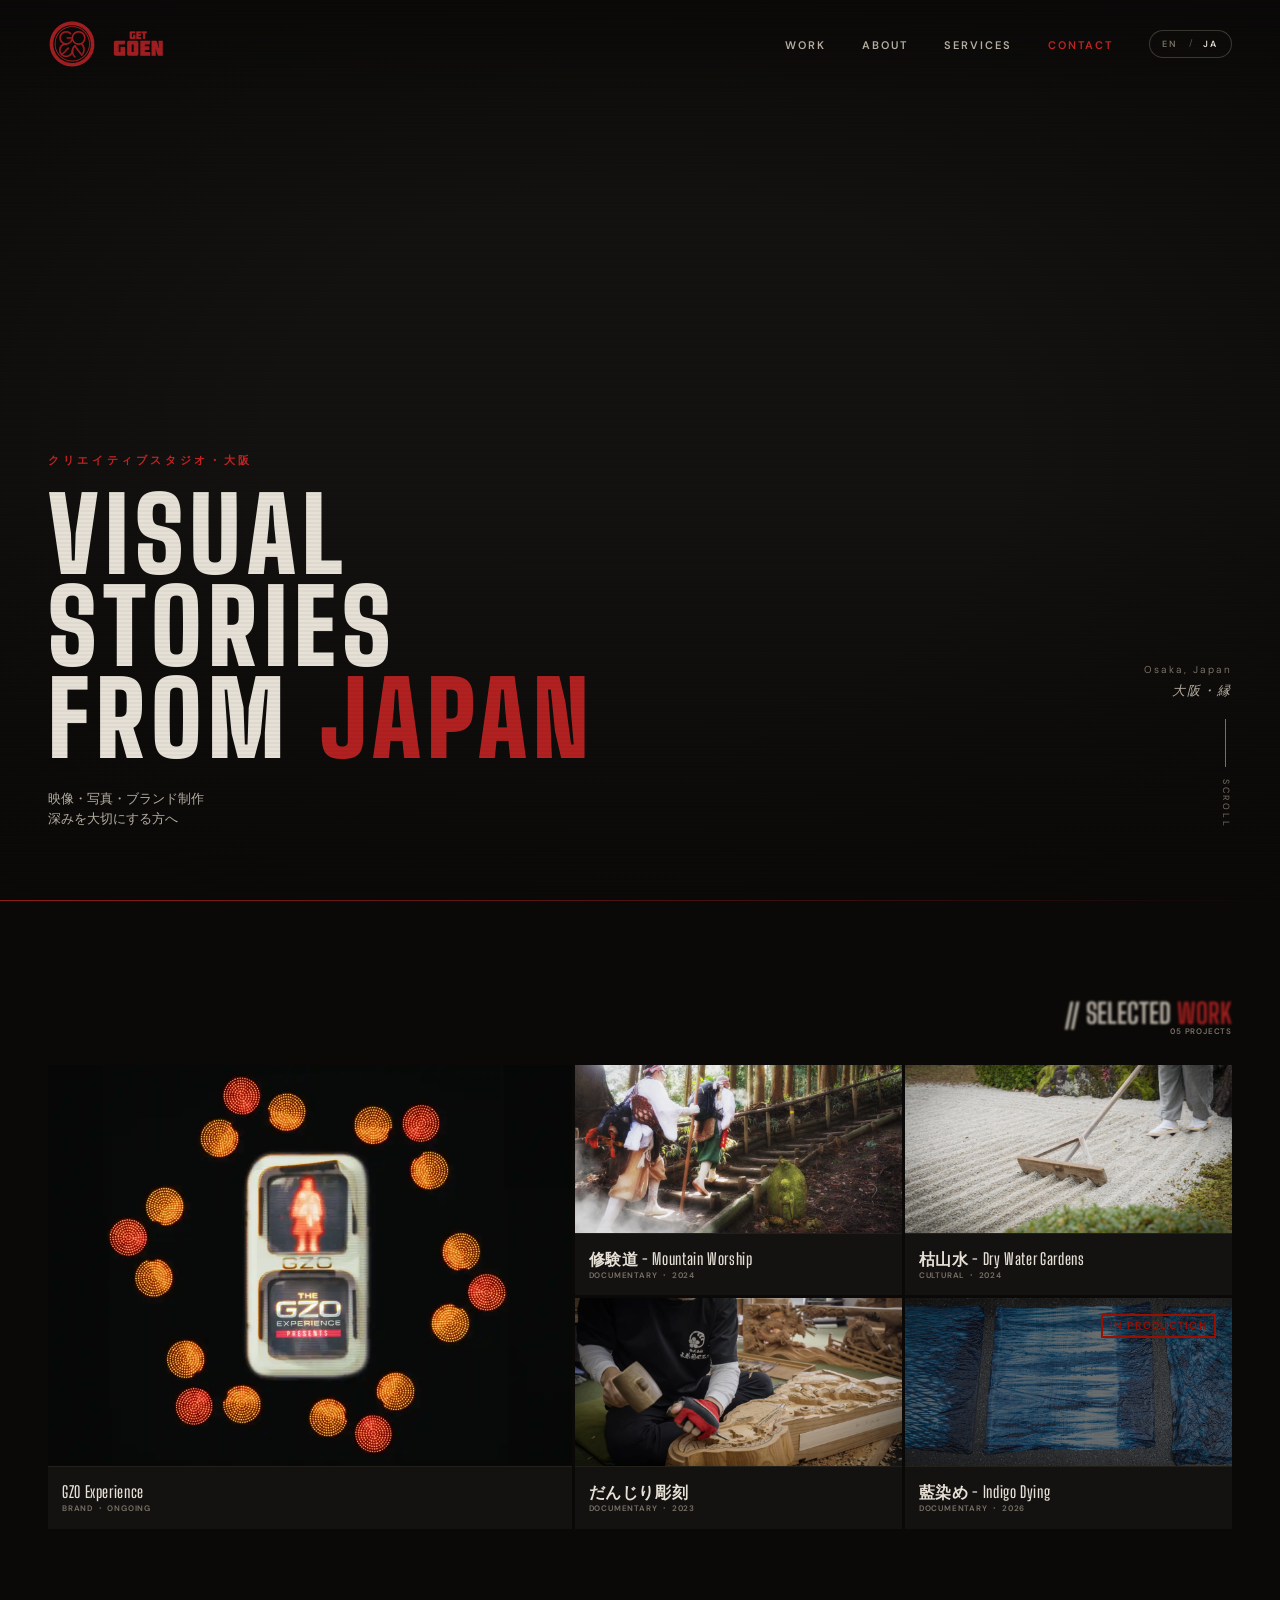
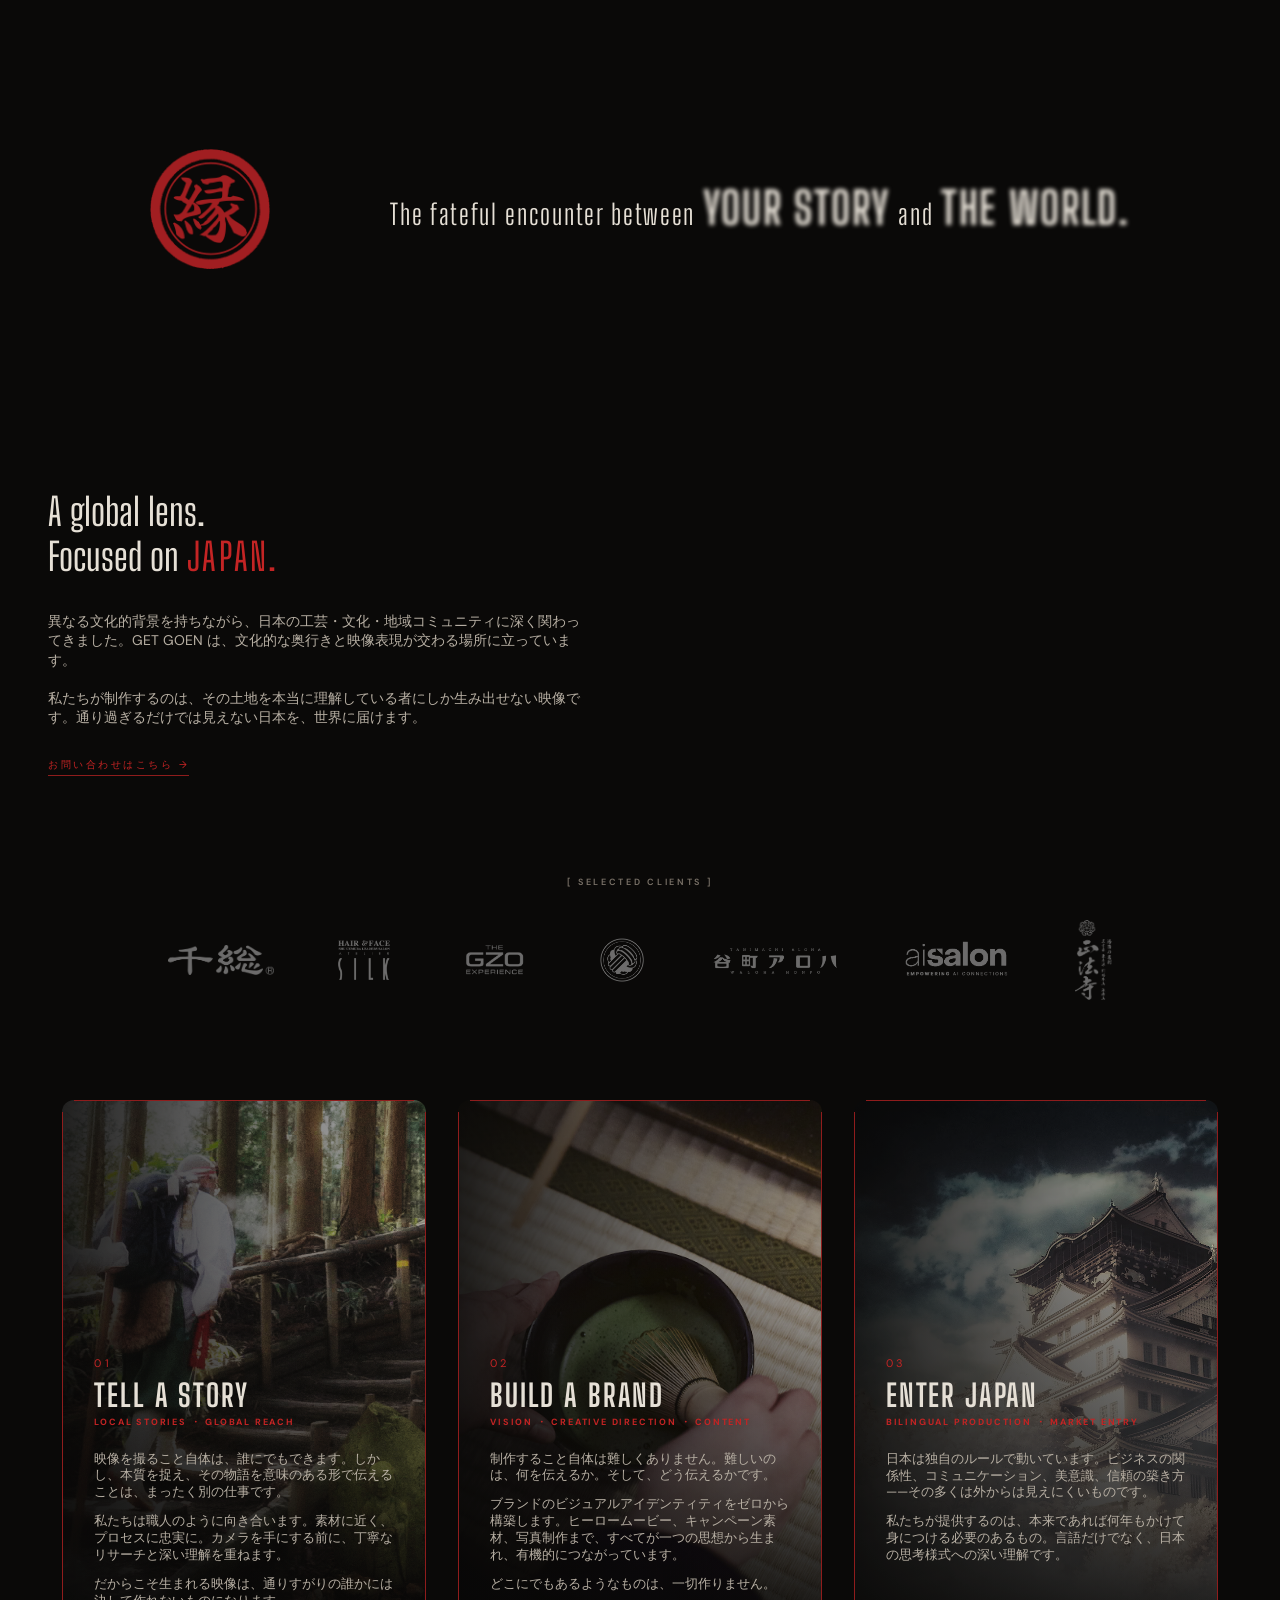
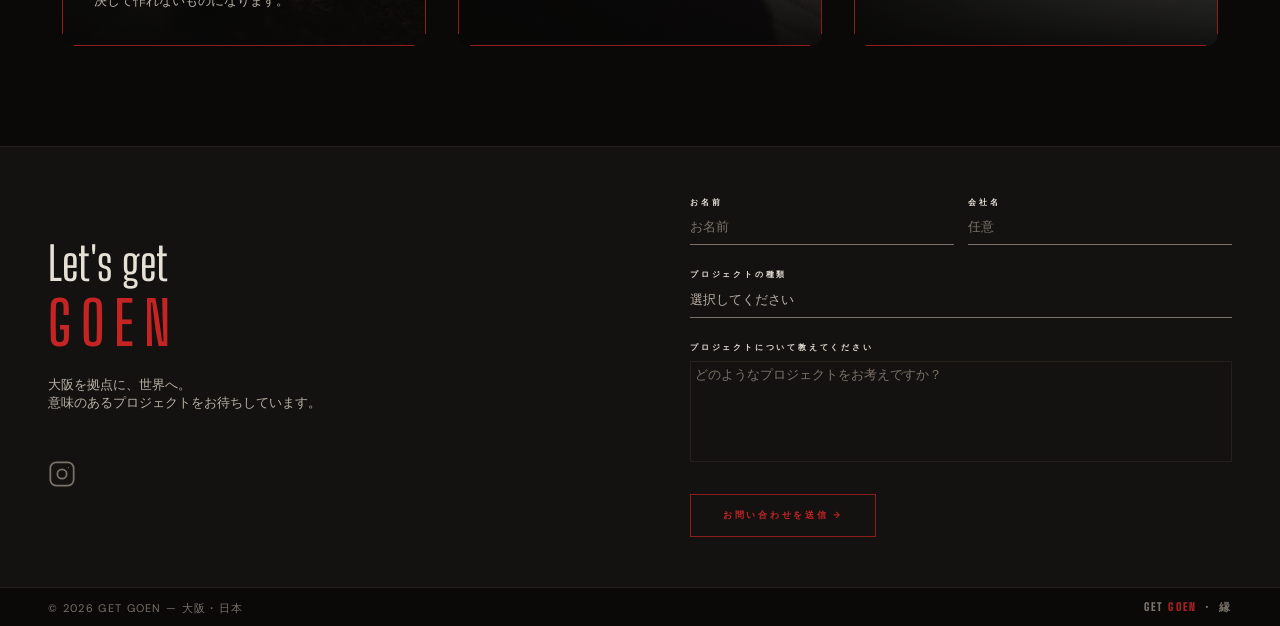
==== commit 96702e27: "Publish version 1.0" ====
--- a/ja-index.html
+++ b/ja-index.html
@@ -356,6 +356,13 @@
           大阪を拠点に、世界へ。<br>
           意味のあるプロジェクトをお待ちしています。
         </p>
+        <a href="https://instagram.com/getgoen" target="_blank" rel="noopener" class="contact-ig" aria-label="Get Goen on Instagram">
+          <svg class="contact-ig-icon" xmlns="http://www.w3.org/2000/svg" viewBox="0 0 24 24" fill="none" stroke="currentColor" stroke-width="1.5" stroke-linecap="round" stroke-linejoin="round" aria-hidden="true">
+            <rect x="2" y="2" width="20" height="20" rx="5" ry="5"/>
+            <circle cx="12" cy="12" r="4"/>
+            <circle cx="17.5" cy="6.5" r="0.5" fill="currentColor" stroke="none"/>
+          </svg>
+        </a>
       </div>
 
       <form class="contact-form" name="contact" action="#" method="POST" novalidate>
--- a/css/style.css
+++ b/css/style.css
@@ -1325,6 +1325,27 @@
   border-color: var(--red);
 }
 
+.contact-ig {
+  display: inline-flex;
+  align-items: center;
+  justify-content: center;
+  margin-top: 42px;
+  padding-top: 6px;
+  color: var(--fog);
+  text-decoration: none;
+  transition: color 0.3s;
+}
+
+.contact-ig:hover {
+  color: var(--red-hi);
+}
+
+.contact-ig-icon {
+  width: 28px;
+  height: 28px;
+  flex-shrink: 0;
+}
+
 /* ── 11. FOOTER ─────────────────────────── */
 footer {
   padding: 8px var(--page-pad);
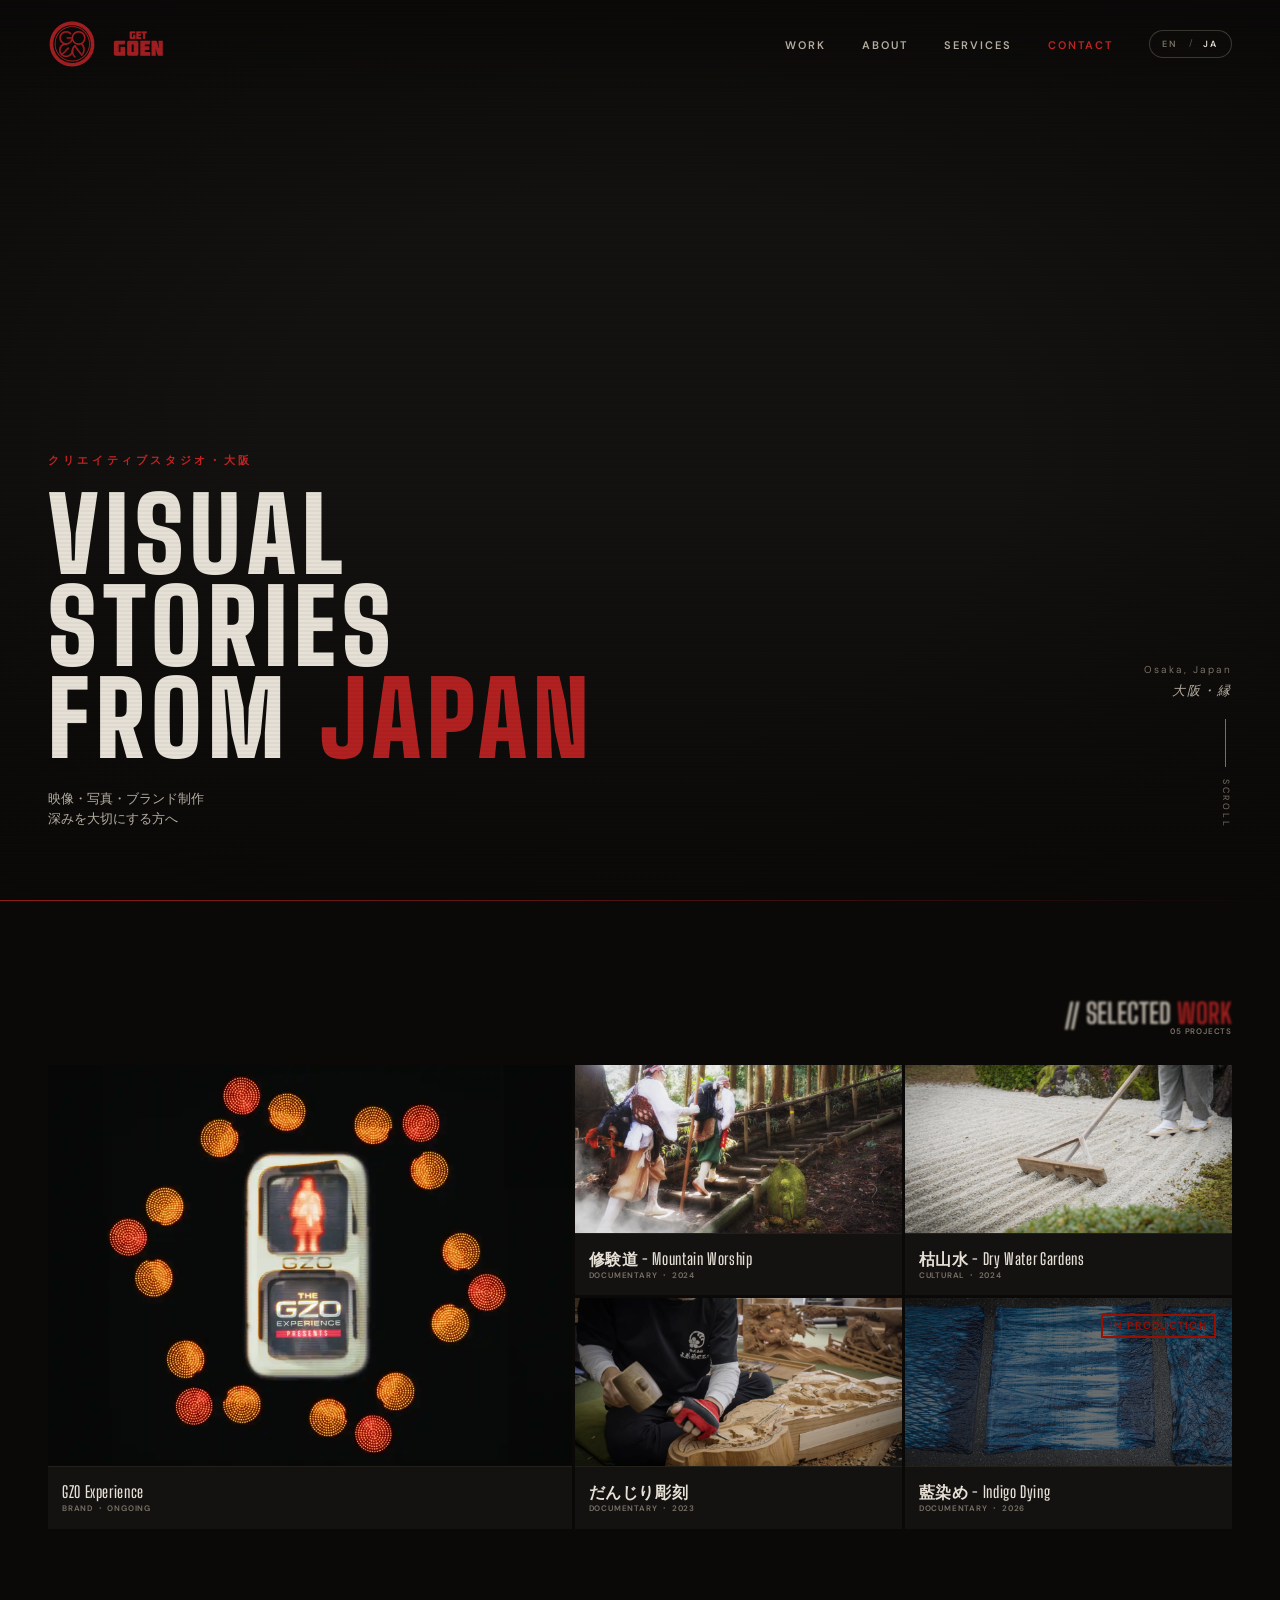
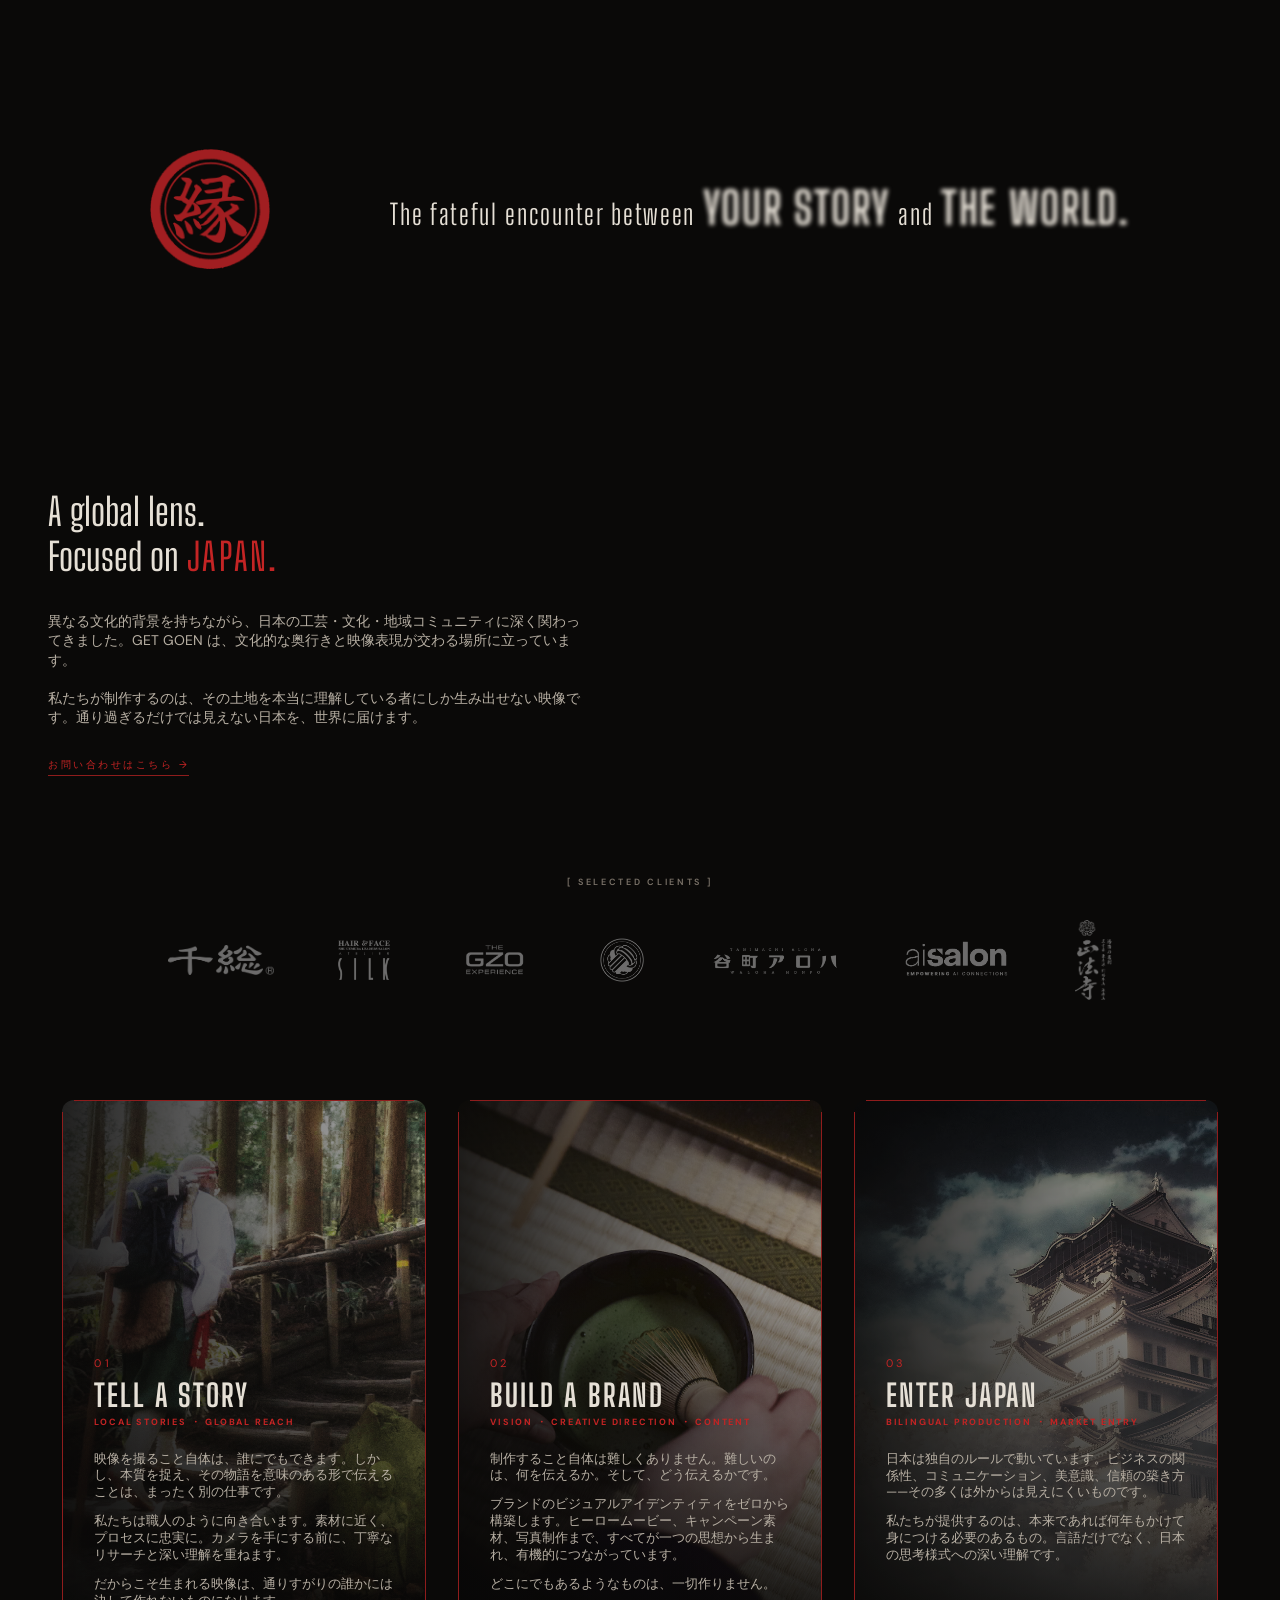
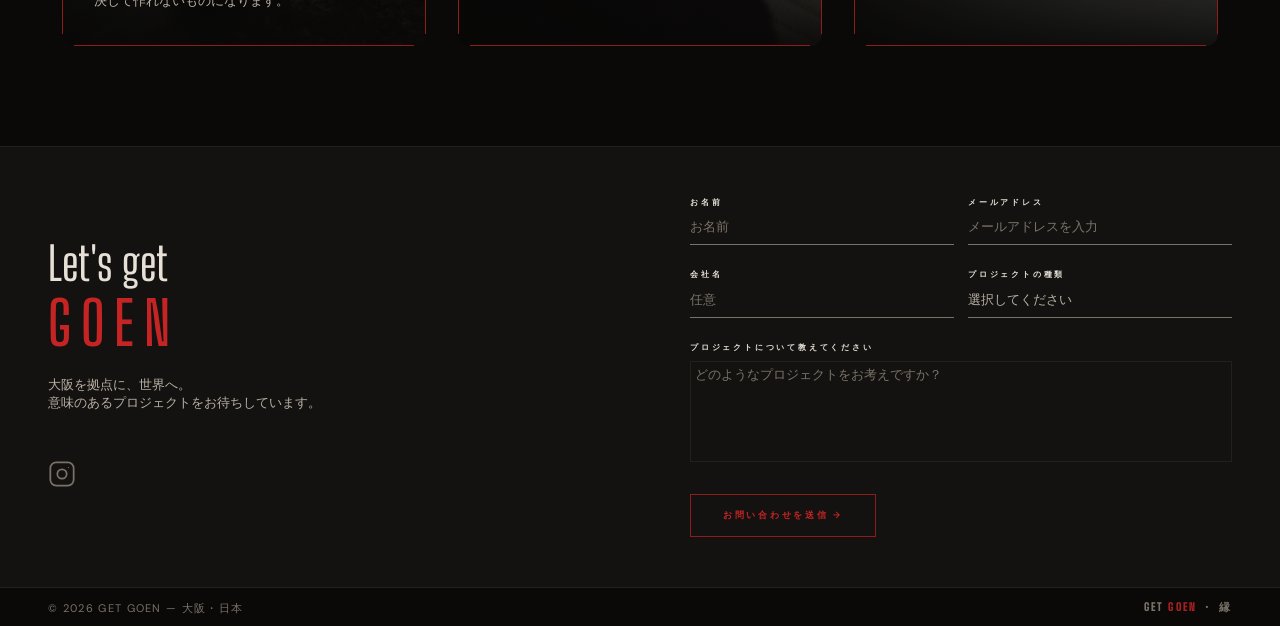
==== commit 54829a38: "Publish version 1.0" ====
--- a/ja-index.html
+++ b/ja-index.html
@@ -365,36 +365,46 @@
         </a>
       </div>
 
-      <form class="contact-form" name="contact" action="#" method="POST" novalidate>
-        <div class="form-row">
-          <div class="form-field">
-            <label for="name">お名前</label>
-            <input type="text" id="name" name="name" placeholder="お名前" autocomplete="name" required>
-          </div>
-          <div class="form-field">
-            <label for="company">会社名</label>
-            <input type="text" id="company" name="company" placeholder="任意" autocomplete="organization">
-          </div>
-        </div>
-
-        <div class="form-field full">
-          <label for="project-type">プロジェクトの種類</label>
-          <select id="project-type" name="project-type" required>
-            <option value="" disabled selected>選択してください</option>
-            <option value="documentary">ドキュメンタリー / ブランドフィルム</option>
-            <option value="tourism">インバウンド / ツーリズム</option>
-            <option value="tech">テック / グローバル展開</option>
-            <option value="other">その他</option>
-          </select>
-        </div>
-
-        <div class="form-field full">
-          <label for="message">プロジェクトについて教えてください</label>
-          <textarea id="message" name="message" placeholder="どのようなプロジェクトをお考えですか？" rows="5" required></textarea>
-        </div>
-
-        <button type="submit" class="form-submit">お問い合わせを送信 →</button>
-      </form>
+<form class="contact-form" name="contact" action="https://api.web3forms.com/submit" method="POST" novalidate>
+  <input type="hidden" name="access_key" value="ce49a049-e125-4e5f-95b6-c4767268ea0c">
+  <input type="hidden" name="redirect" value="https://mindboxer.github.io/getgoen/ja-thanks.html">
+  <input type="hidden" name="subject" value="新しいお問い合わせ — Get Goen">
+
+  <div class="form-row">
+    <div class="form-field">
+      <label for="name">お名前</label>
+      <input type="text" id="name" name="name" placeholder="お名前" autocomplete="name" required>
+    </div>
+    <div class="form-field">
+      <label for="email">メールアドレス</label>
+      <input type="email" id="email" name="email" placeholder="メールアドレスを入力" autocomplete="email" required>
+    </div>
+  </div>
+
+  <div class="form-row">
+    <div class="form-field">
+      <label for="company">会社名</label>
+      <input type="text" id="company" name="company" placeholder="任意" autocomplete="organization">
+    </div>
+    <div class="form-field">
+      <label for="project-type">プロジェクトの種類</label>
+      <select id="project-type" name="project-type" required>
+        <option value="" disabled selected>選択してください</option>
+        <option value="documentary">ドキュメンタリー / ブランドフィルム</option>
+        <option value="tourism">インバウンド / ツーリズム</option>
+        <option value="tech">テック / グローバル展開</option>
+        <option value="other">その他</option>
+      </select>
+    </div>
+  </div>
+
+  <div class="form-field full">
+    <label for="message">プロジェクトについて教えてください</label>
+    <textarea id="message" name="message" placeholder="どのようなプロジェクトをお考えですか？" rows="5" required></textarea>
+  </div>
+
+  <button type="submit" class="form-submit">お問い合わせを送信 →</button>
+</form>
 
     </section>
 
